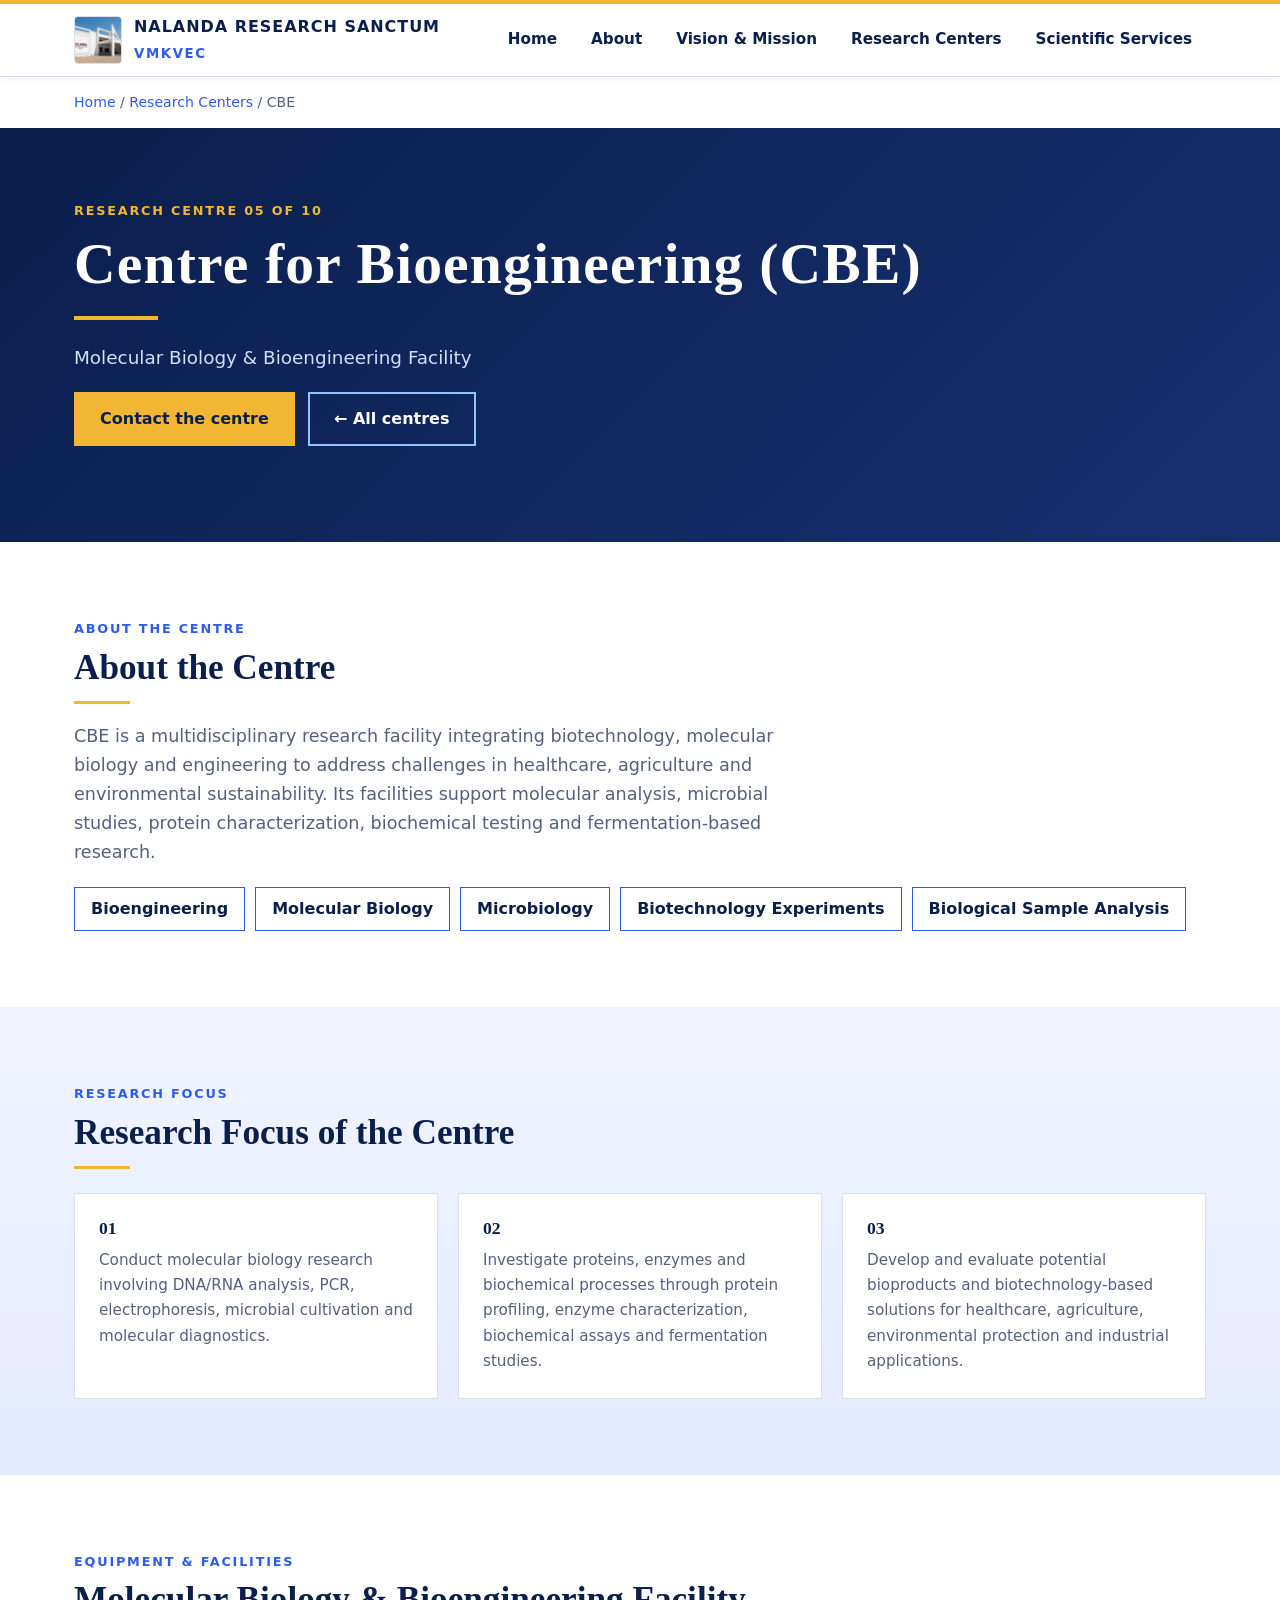
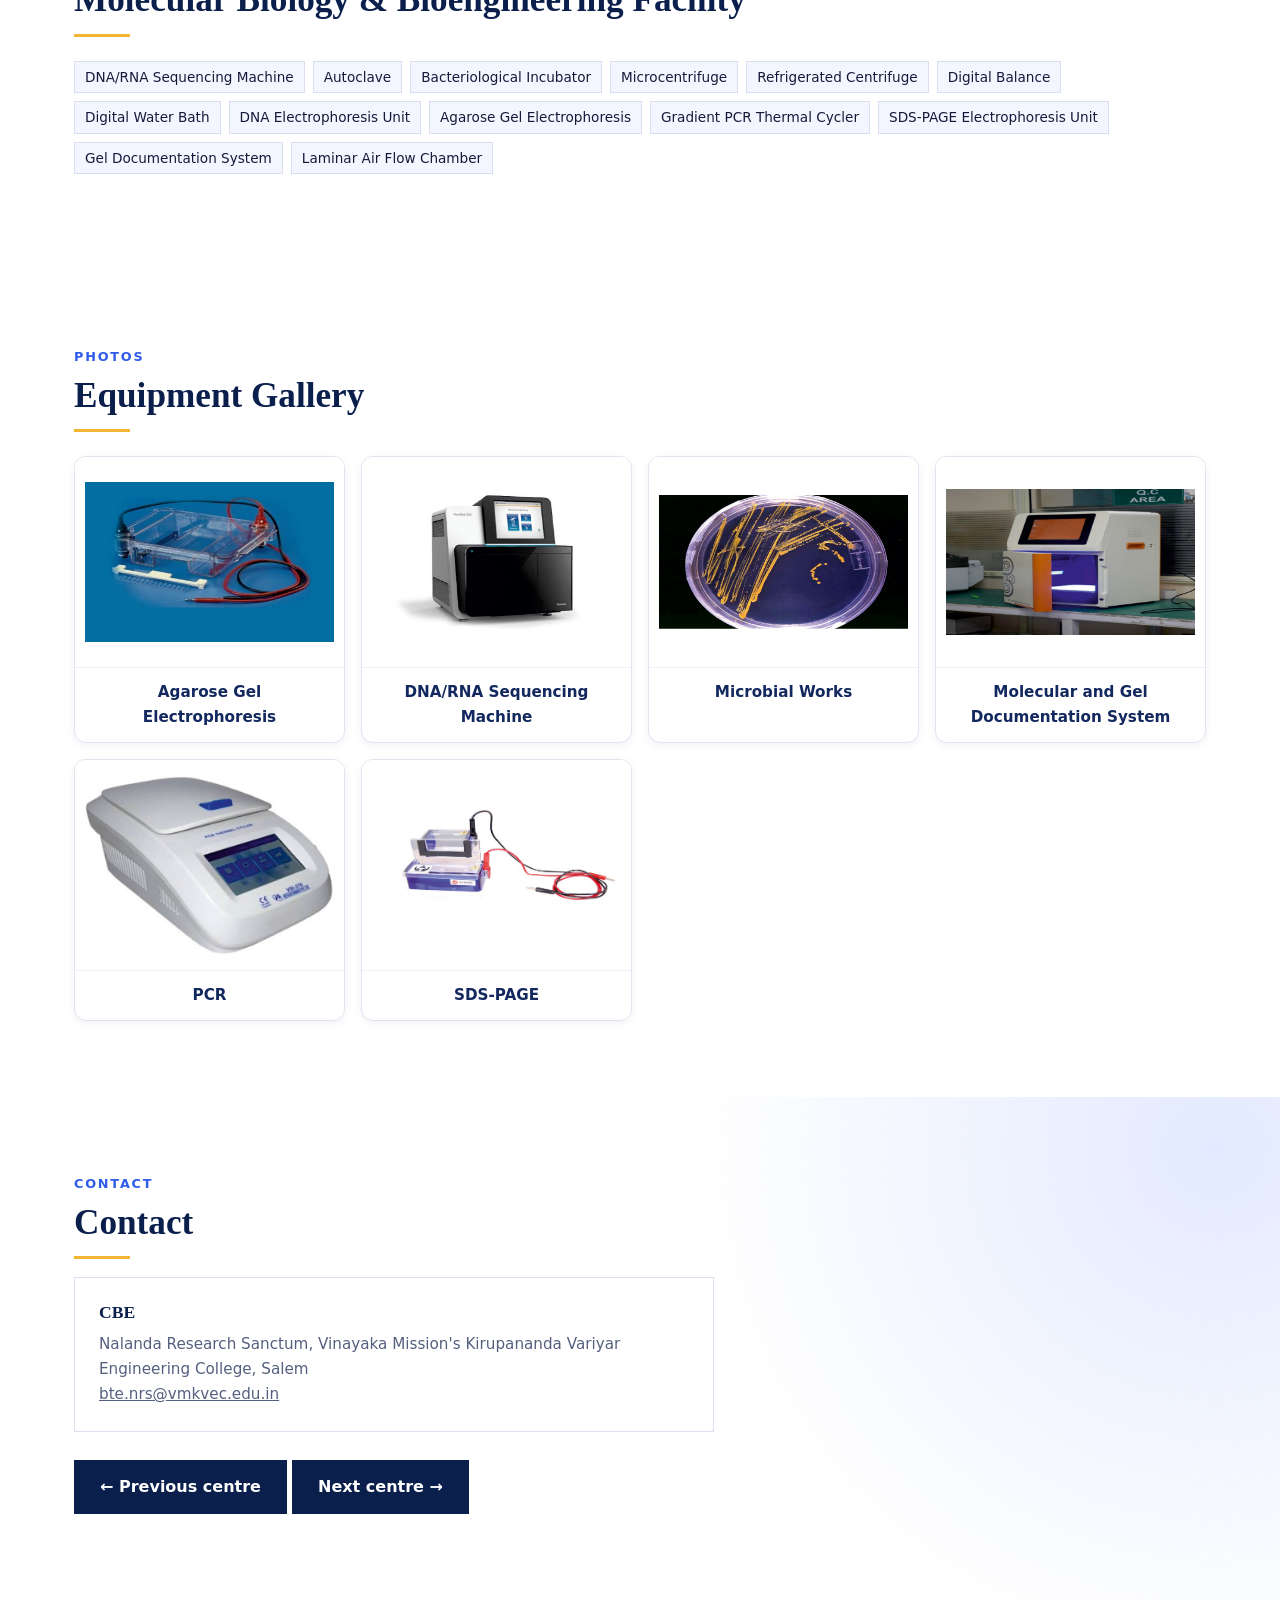
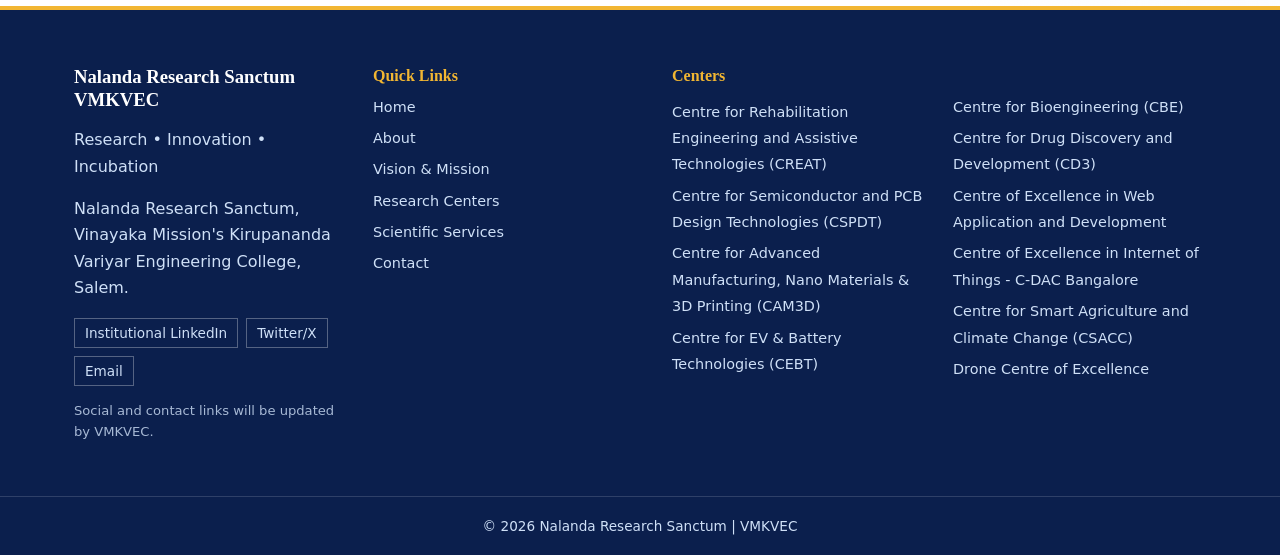
==== labs/bioengineering/bioengineering.html @ c844715a "update code" ====
<!DOCTYPE html>
<html lang="en"><head><meta charset="UTF-8"><meta name="viewport" content="width=device-width, initial-scale=1">
<title>Centre for Bioengineering (CBE) | Nalanda Research Sanctum</title><meta name="description" content="Centre for Bioengineering (CBE) - Nalanda Research Sanctum, VMKVEC.">
<link rel="icon" href="../../logo.jpeg"><link rel="stylesheet" href="../../style.css"><style>.hero .btn.ghost{color:#fff;border-color:#93c5fd}.hero .btn.ghost:hover{background:rgba(255,255,255,.14);color:#fff}.hero .btn{margin:0 8px 8px 0}[hidden]{display:none!important}.gal{display:grid;grid-template-columns:repeat(auto-fill,minmax(250px,1fr));gap:16px;margin-top:24px}.gal figure{margin:0;background:#fff;border:1px solid #dfe5ef;border-radius:12px;overflow:hidden;box-shadow:0 2px 8px rgba(18,40,95,.06)}.gal figure a{display:block}.gal img{width:100%;height:210px;object-fit:contain;background:#fff;padding:10px;display:block;transition:transform .25s}.gal figure:hover img{transform:scale(1.04)}.gal figcaption{padding:12px 14px;border-top:1px solid #eef1f6;font-weight:600;font-size:.95rem;text-align:center;color:#12285f}</style><script src="../../script.js"></script><script src="../../chatbot.js" defer></script></head>
<body><a class="skip" href="#main">Skip to content</a>
<header class="site-header"><div class="wrap bar">
<a class="brand" href="../../index.html"><img src="../../logo.jpeg" alt="VMKVEC logo"><span><b>NALANDA RESEARCH SANCTUM</b><small>VMKVEC</small></span></a>
<input type="checkbox" id="nav-toggle" class="nav-toggle" aria-label="Open or close menu"><label for="nav-toggle" class="burger" aria-hidden="true"><i></i></label>
<nav class="nav" aria-label="Main"><a href="../../index.html">Home</a><a href="../../index.html#about">About</a><a href="../../index.html#vision">Vision &amp; Mission</a><a href="../../index.html#laboratories">Research Centers</a><a href="../../index.html#events">Scientific Services</a></nav></div></header><main id="main">
<nav class="wrap crumb" aria-label="Breadcrumb"><a href="../../index.html">Home</a> / <a href="../../index.html#laboratories">Research Centers</a> / CBE</nav>
<section class="hero"><div class="wrap"><p class="eyebrow light">RESEARCH CENTRE 05 OF 10</p><h1>Centre for Bioengineering (CBE)</h1><p class="lead">Molecular Biology &amp; Bioengineering Facility</p>
<p><a class="btn" href="#contact">Contact the centre</a> <a class="btn ghost" href="../../index.html#laboratories">&larr; All centres</a></p></div></section>
<section class="sec"><div class="wrap reveal"><p class="eyebrow">ABOUT THE CENTRE</p><h2>About the Centre</h2><p class="lead2">CBE is a multidisciplinary research facility integrating biotechnology, molecular biology and engineering to address challenges in healthcare, agriculture and environmental sustainability. Its facilities support molecular analysis, microbial studies, protein characterization, biochemical testing and fermentation-based research.</p><ul class="tags"><li>Bioengineering</li><li>Molecular Biology</li><li>Microbiology</li><li>Biotechnology Experiments</li><li>Biological Sample Analysis</li></ul></div></section>
<section class="sec tint"><div class="wrap reveal"><p class="eyebrow">RESEARCH FOCUS</p><h2>Research Focus of the Centre</h2><div class="grid g3"><article class="card"><h3>01</h3><p>Conduct molecular biology research involving DNA/RNA analysis, PCR, electrophoresis, microbial cultivation and molecular diagnostics.</p></article><article class="card"><h3>02</h3><p>Investigate proteins, enzymes and biochemical processes through protein profiling, enzyme characterization, biochemical assays and fermentation studies.</p></article><article class="card"><h3>03</h3><p>Develop and evaluate potential bioproducts and biotechnology-based solutions for healthcare, agriculture, environmental protection and industrial applications.</p></article></div></div></section>
<section class="sec"><div class="wrap reveal"><p class="eyebrow">EQUIPMENT &amp; FACILITIES</p><h2>Molecular Biology &amp; Bioengineering Facility</h2><ul class="eqs" style="margin-top:24px"><li>DNA/RNA Sequencing Machine</li><li>Autoclave</li><li>Bacteriological Incubator</li><li>Microcentrifuge</li><li>Refrigerated Centrifuge</li><li>Digital Balance</li><li>Digital Water Bath</li><li>DNA Electrophoresis Unit</li><li>Agarose Gel Electrophoresis</li><li>Gradient PCR Thermal Cycler</li><li>SDS-PAGE Electrophoresis Unit</li><li>Gel Documentation System</li><li>Laminar Air Flow Chamber</li></ul></div></section>
<section class="sec" id="gallery" hidden><div class="wrap reveal"><p class="eyebrow">PHOTOS</p><h2>Equipment Gallery</h2><div class="gal" id="gal"></div></div></section>
<script>
(function(){
var IMAGES=[]; /* optional: list files by path inside this lab folder, e.g. ["images/PCR.jpg"]. If empty, every picture found in the "images" folder is shown (Live Server). */
var DIRS=['images/','image/','Images/','Image/'];
var NICE={'dna rna sequencing machine':'DNA/RNA Sequencing Machine','sds page':'SDS-PAGE','milli q water purification system':'MILLI-Q Water Purification System','uv visible spectrometer':'UV-Visible Spectrometer'}; /* nicer captions; other captions come from the file name */
var sec=document.getElementById('gallery'),box=document.getElementById('gal');
function cap(p){var n=p.split('/').pop().replace(/\.[^.]+$/,'').replace(/[_-]+/g,' ').replace(/\s+/g,' ').trim();return NICE[n.toLowerCase()]||n;}
function show(list){
  if(!list.length){return;}
  list.sort(function(a,b){return a.split('/').pop().localeCompare(b.split('/').pop(),undefined,{numeric:true,sensitivity:'base'});});
  list.forEach(function(p){
    var f=document.createElement('figure'),a=document.createElement('a'),i=document.createElement('img'),c=document.createElement('figcaption');
    a.href=encodeURI(p);a.target='_blank';a.rel='noopener';i.src=a.href;i.loading='lazy';i.alt=cap(p);c.textContent=cap(p);
    a.appendChild(i);f.appendChild(a);f.appendChild(c);box.appendChild(f);
  });
  sec.hidden=false;
}
if(IMAGES.length){show(IMAGES.slice());return;}
if(!window.fetch||!window.DOMParser){return;}
Promise.all(DIRS.map(function(d){
  return fetch(d).then(function(r){return r.ok?r.text():'';}).then(function(t){
    var out=[];
    new DOMParser().parseFromString(t,'text/html').querySelectorAll('a').forEach(function(a){
      var n=(a.getAttribute('href')||'').split('/').pop();try{n=decodeURIComponent(n);}catch(e){}
      if(/\.(jpe?g|png|webp|gif|avif)$/i.test(n)){out.push(d+n);}
    });
    return out;
  }).catch(function(){return [];});
})).then(function(all){
  var seen={},list=[];
  all.forEach(function(l){l.forEach(function(p){var k=p.toLowerCase();if(!seen[k]){seen[k]=1;list.push(p);}});});
  show(list);
});
})();
</script>
<section class="sec tint" id="contact"><div class="wrap reveal"><p class="eyebrow">CONTACT</p><h2>Contact</h2><address class="card contact"><h3>CBE</h3><p>Nalanda Research Sanctum, Vinayaka Mission's Kirupananda Variyar Engineering College, Salem</p><p><a href="mailto:bte.nrs@vmkvec.edu.in">bte.nrs@vmkvec.edu.in</a></p></address>
<p style="margin-top:28px"><a class="btn dark" href="../ev-battery/ev-battery.html">&larr; Previous centre</a> <a class="btn dark" href="../drug-discovery/drug-discovery.html">Next centre &rarr;</a></p></div></section>
</main><footer class="site-footer"><div class="wrap fgrid">
<div><h3>Nalanda Research Sanctum<br>VMKVEC</h3><p>Research &bull; Innovation &bull; Incubation</p>
<p>Nalanda Research Sanctum, Vinayaka Mission's Kirupananda Variyar Engineering College, Salem.</p>
<ul class="social"><li>Institutional LinkedIn</li><li>Twitter/X</li><li>Email</li></ul><p class="note2">Social and contact links will be updated by VMKVEC.</p></div>
<div><h4>Quick Links</h4><ul><li><a href="../../index.html">Home</a></li><li><a href="../../index.html#about">About</a></li><li><a href="../../index.html#vision">Vision &amp; Mission</a></li><li><a href="../../index.html#laboratories">Research Centers</a></li><li><a href="../../index.html#events">Scientific Services</a></li><li><a href="../../index.html#contact">Contact</a></li></ul></div>
<div class="fl"><h4>Centers</h4><ul><li><a href="../rehabilitation/rehabilitation.html">Centre for Rehabilitation Engineering and Assistive Technologies (CREAT)</a></li><li><a href="../semiconductor/semiconductor.html">Centre for Semiconductor and PCB Design Technologies (CSPDT)</a></li><li><a href="../manufacturing/manufacturing.html">Centre for Advanced Manufacturing, Nano Materials & 3D Printing (CAM3D)</a></li><li><a href="../ev-battery/ev-battery.html">Centre for EV & Battery Technologies (CEBT)</a></li><li><a href="../bioengineering/bioengineering.html">Centre for Bioengineering (CBE)</a></li><li><a href="../drug-discovery/drug-discovery.html">Centre for Drug Discovery and Development (CD3)</a></li><li><a href="../web-development/web-development.html">Centre of Excellence in Web Application and Development</a></li><li><a href="../iot/iot.html">Centre of Excellence in Internet of Things - C-DAC Bangalore</a></li><li><a href="../smart-agriculture/smart-agriculture.html">Centre for Smart Agriculture and Climate Change (CSACC)</a></li><li><a href="../drone/drone.html">Drone Centre of Excellence</a></li></ul></div></div>
<div class="copy">&copy; 2026 Nalanda Research Sanctum | VMKVEC</div></footer></body></html>
---- style.css ----
/* Nalanda Research Sanctum | VMKVEC - edit colours here */
:root{--navy:#0b1f4d;--royal:#2f5bea;--light:#e3eaff;--bg:#f4f6ff;--ink:#141b3a;--muted:#55607f;--line:#d9def0;--gold:#f2b632;--w:1180px}
*{box-sizing:border-box}html{scroll-behavior:smooth;scroll-padding-top:84px}
body{margin:0;font-family:"Segoe UI",system-ui,-apple-system,Arial,sans-serif;color:var(--ink);background:#fff;line-height:1.65;overflow-x:hidden}
img{max-width:100%;display:block}a{color:inherit}
h1,h2,h3,h4{font-family:Georgia,"Times New Roman",serif;color:var(--navy);line-height:1.2;margin:0 0 .5em}
:focus-visible{outline:3px solid var(--royal);outline-offset:2px}
.wrap{max-width:var(--w);margin:0 auto;padding:0 24px}
.skip{position:absolute;left:-999px}.skip:focus{left:8px;top:8px;background:#fff;padding:8px;z-index:100}
/* header */
.site-header{position:sticky;top:0;z-index:50;background:#fff;border-bottom:1px solid var(--line);box-shadow:0 1px 8px rgba(10,35,66,.06)}
.bar{display:flex;align-items:center;justify-content:space-between;height:72px}
.brand{display:flex;align-items:center;gap:12px;text-decoration:none}
.brand img{width:48px;height:48px;object-fit:cover;border:1px solid var(--line);border-radius:4px}
.brand b{display:block;color:var(--navy);font-size:1rem;letter-spacing:.06em}.brand small{color:var(--royal);font-weight:600;letter-spacing:.12em}
.nav{display:flex;gap:6px;align-items:center}.nav>a,.dd>a{text-decoration:none;padding:10px 14px;font-weight:600;font-size:.95rem;color:var(--navy);border-radius:4px;display:block}
.nav>a:hover,.dd>a:hover{background:var(--light)}
.nav-toggle,.burger{display:none}
/* hero */
.hero{background:var(--navy);color:#fff;padding:72px 0}
.hgrid{display:grid;grid-template-columns:1.05fr 1fr;gap:48px;align-items:center}
.hero h1{color:#fff;font-size:clamp(2.2rem,5vw,3.6rem);letter-spacing:.02em;margin-bottom:.4em}
.lab-hero h1{font-size:clamp(1.7rem,3.4vw,2.6rem)}
.lead{font-size:1.15rem;color:#cfe0f7;max-width:560px}
.hero-img{margin:0;position:relative;border:6px solid rgba(255,255,255,.12)}.hero-img img{width:100%;aspect-ratio:16/10;object-fit:cover}
.hero-img figcaption{position:absolute;left:0;bottom:0;background:var(--royal);color:#fff;padding:6px 14px;font-size:.85rem;font-weight:600}
.eyebrow{color:var(--royal);font-weight:700;font-size:.8rem;letter-spacing:.14em;margin:0 0 .6em}.eyebrow.light{color:#93c5fd}
.btns{display:flex;gap:12px;flex-wrap:wrap;margin:28px 0}
.btn{display:inline-block;background:var(--royal);color:#fff;padding:12px 24px;font-weight:600;text-decoration:none;border:2px solid var(--royal);transition:background .2s,transform .2s}
.btn:hover{background:#1e40af;transform:translateY(-2px)}.btn.ghost{background:transparent;border-color:#93c5fd}.btn.ghost:hover{background:rgba(255,255,255,.1)}
.btn.dark{background:var(--navy);border-color:var(--navy)}
.chips{list-style:none;display:flex;flex-wrap:wrap;gap:8px;padding:0;margin:0}.chips li{border:1px solid rgba(255,255,255,.3);padding:4px 12px;font-size:.82rem;color:#dbeafe}
/* sections */
.sec{padding:76px 0}.sec.tint{background:var(--bg)}
.sec h2{font-size:clamp(1.6rem,3vw,2.2rem)}.sub{margin-top:2em}
.lead2{font-size:1.1rem;color:var(--muted);max-width:760px}.two p{max-width:760px}
.note{color:var(--muted);font-style:italic}
.grid{display:grid;gap:20px;margin-top:24px}.g2{grid-template-columns:repeat(2,1fr)}.g3{grid-template-columns:repeat(3,1fr)}.g4{grid-template-columns:repeat(4,1fr)}
.card,.lab,.theme{background:#fff;border:1px solid var(--line);padding:24px;transition:transform .25s,box-shadow .25s,border-color .25s}
.card:hover,.lab:hover,.theme:hover{transform:translateY(-4px);box-shadow:0 10px 24px rgba(10,35,66,.1);border-color:var(--royal)}
.card h3{font-size:1.1rem}.card p{margin:0;color:var(--muted);font-size:.95rem}
.feat .ico{display:grid;place-items:center;width:44px;height:44px;background:var(--light);color:var(--royal);font-size:1.4rem;margin-bottom:12px}.feat small{color:var(--muted);font-weight:700}
.num{display:inline-block;color:var(--royal);font-family:Georgia,serif;font-weight:700;font-size:1.3rem}
.vision{margin:24px 0 0;background:var(--navy);color:#fff;padding:40px;border-left:8px solid #60a5fa}.vision h3{color:#93c5fd}.vision p{font-size:1.3rem;font-family:Georgia,serif;margin:0;max-width:900px}
.mis{border-top:4px solid var(--royal)}.mis .num{font-size:2rem}
.lab{display:flex;flex-direction:column;text-decoration:none}.lab h3{font-size:1.05rem}.lab p{color:var(--muted);font-size:.93rem;flex:1;margin:0 0 14px}.more{color:var(--royal);font-weight:700}
.theme{text-decoration:none;padding:18px}.theme h3{font-size:.98rem;margin-bottom:.3em}.theme p{margin:0;font-size:.85rem;color:var(--muted)}
.contact{font-style:normal;max-width:640px}
/* lab pages */
.crumb{padding-top:14px;padding-bottom:14px;font-size:.88rem;color:var(--muted)}.crumb a{color:var(--royal);text-decoration:none}
.toc{display:flex;flex-wrap:wrap;gap:8px;padding-top:16px;padding-bottom:0}.toc a{font-size:.82rem;border:1px solid var(--line);padding:5px 12px;text-decoration:none;color:var(--navy)}.toc a:hover{background:var(--light)}
.tags{list-style:none;display:flex;flex-wrap:wrap;gap:10px;padding:0;margin:20px 0 0}.tags li{background:#fff;border:1px solid var(--royal);color:var(--navy);padding:8px 16px;font-weight:600}
.eq{list-style:none;padding:0;counter-reset:e}.eq li{background:#fff;border:1px solid var(--line);border-left:4px solid var(--royal);padding:12px 16px;display:flex;gap:12px;align-items:baseline}
.grp{background:#fff;border:1px solid var(--line);padding:20px}.grp h3{font-size:1.05rem}.grp small{color:var(--muted);font-family:"Segoe UI",sans-serif;font-weight:400}
.grp .eq{margin:0;display:grid;gap:8px}.grp .eq li{counter-increment:e;padding:8px 12px}.grp .eq li:before{content:counter(e,decimal-leading-zero);color:var(--royal);font-weight:700}
dl{margin:0;display:grid;grid-template-columns:110px 1fr;gap:6px 12px;font-size:.92rem}dt{font-weight:700;color:var(--navy)}dd{margin:0;color:var(--muted)}
.shot{margin:0;overflow:hidden;border:1px solid var(--line)}.shot img{width:100%;aspect-ratio:4/3;object-fit:cover;transition:transform .5s}.shot:hover img{transform:scale(1.06)}
/* footer */
.site-footer{background:var(--navy);color:#cfe0f7;padding-top:56px}.site-footer h3,.site-footer h4{color:#fff}
.fgrid{display:grid;grid-template-columns:1fr 1fr 2fr;gap:32px}.site-footer ul{list-style:none;padding:0;margin:0}.site-footer li{margin:5px 0}.site-footer a{text-decoration:none;font-size:.9rem}.site-footer a:hover{color:#fff;text-decoration:underline}
.fl ul{columns:2;column-gap:28px}.copy{margin-top:40px;padding:18px;text-align:center;border-top:1px solid rgba(255,255,255,.15);font-size:.85rem}
/* laboratory drawer */
.overlay{position:fixed;inset:0;background:rgba(0,0,0,.35);-webkit-backdrop-filter:blur(2px);backdrop-filter:blur(2px);opacity:0;visibility:hidden;transition:opacity .3s,visibility 0s .3s;z-index:190}
.overlay.open{opacity:1;visibility:visible;transition:opacity .3s}
.drawer{position:fixed;top:0;right:0;bottom:0;width:min(460px,92vw);background:#fff;z-index:200;display:flex;flex-direction:column;box-shadow:-10px 0 40px rgba(10,35,66,.25);transform:translateX(100%);visibility:hidden;transition:transform .35s ease,visibility 0s .35s}
.drawer.open{transform:translateX(0);visibility:visible;transition:transform .35s ease}
.dhead{display:flex;justify-content:space-between;align-items:flex-start;gap:12px;padding:24px 24px 18px;border-bottom:1px solid var(--line);background:var(--navy);color:#fff}
.dhead h2{color:#fff;margin:0 0 .15em;font-size:1.6rem}.dhead p{margin:0;color:#bfd4f2;font-size:.92rem}
.dclose{flex:none;width:44px;height:44px;border:1px solid rgba(255,255,255,.4);background:transparent;color:#fff;font-size:1.8rem;line-height:1;cursor:pointer}.dclose:hover{background:rgba(255,255,255,.15)}.dclose:focus-visible{outline:3px solid #93c5fd}
.dlist{list-style:none;margin:0;padding:8px 12px 28px;overflow-y:auto;flex:1}
.dlist a{display:flex;align-items:center;gap:14px;min-height:56px;padding:12px;border-bottom:1px solid var(--line);text-decoration:none;color:var(--navy);transition:background .2s,padding .2s}
.dlist a:hover,.dlist a:focus-visible,.dlist a[aria-current]{background:var(--light)}.dlist a[aria-current]{border-left:4px solid var(--royal)}
.dn{flex:none;width:28px;color:var(--royal);font-family:Georgia,serif;font-weight:700}.dt{flex:1;font-size:.95rem;font-weight:600;line-height:1.35}
.da{flex:none;color:var(--royal);transition:transform .2s}.dlist a:hover .da{transform:translateX(4px)}
html.drawer-open,html.drawer-open body{overflow:hidden}
.social{display:flex;gap:8px;flex-wrap:wrap;margin:12px 0!important}.social li{border:1px solid rgba(255,255,255,.3);padding:3px 10px;font-size:.85rem;margin:0}.site-footer .note2{font-size:.82rem;opacity:.8}
/* About cards with background photos (images sit in the same folder as style.css) */
.feat{position:relative;min-height:280px;display:flex;flex-direction:column;justify-content:flex-end;overflow:hidden;color:#fff;background-color:var(--navy);background-size:cover;background-position:center;border-color:var(--navy)}
.feat::before{content:"";position:absolute;inset:0;background:linear-gradient(to top,rgba(10,35,66,.9) 0%,rgba(10,35,66,.45) 55%,rgba(10,35,66,.15) 100%)}
.feat>*{position:relative}.feat h3{color:#fff;margin:0}.feat small{color:#bfd4f2}.feat .ico{background:rgba(255,255,255,.2);color:#fff}
.feat-1{background-image:url('Center%20of%20Excellence/Advanced_Infrastructure.jpg')}.feat-2{background-image:url('Center%20of%20Excellence/Multidisciplinary_Research.jpg')}
.feat-3{background-image:url('Center%20of%20Excellence/Innovation_Prototyping.jpg')}.feat-4{background-image:url('Center%20of%20Excellence/Industry_Collaboration.jpg')}
.acc{border:1px solid var(--line);background:#fff;margin-top:12px;transition:border-color .2s}.acc[open]{border-color:var(--royal);box-shadow:0 6px 18px rgba(10,35,66,.08)}
.acc summary{display:flex;align-items:center;gap:16px;min-height:64px;padding:14px 20px;cursor:pointer;list-style:none}.acc summary::-webkit-details-marker{display:none}.acc summary:hover{background:var(--bg)}
.an{flex:1;font-family:Georgia,serif;font-weight:700;color:var(--navy);line-height:1.3}.acc .more{white-space:nowrap}.acc .more i{display:inline-block;font-style:normal;transition:transform .25s}.acc[open] .more i{transform:rotate(180deg)}
.accb{padding:8px 20px 24px 64px;border-top:1px solid var(--line)}.accb h4{margin:1.2em 0 .4em;font-size:1rem}.accb .tags{margin:12px 0 0}.accb .tags li{padding:5px 12px;font-size:.88rem}
.eqs{list-style:none;display:flex;flex-wrap:wrap;gap:8px;padding:0;margin:0 0 20px}.eqs li{font-size:.85rem;border:1px solid var(--line);background:var(--bg);padding:4px 10px}
@media(max-width:576px){.accb{padding-left:20px}.acc summary{flex-wrap:wrap;gap:8px 12px}.an{flex-basis:calc(100% - 50px)}}
.tagline{font-family:Georgia,'Times New Roman',serif;font-size:clamp(1.2rem,2.6vw,1.65rem);line-height:1.4;color:var(--navy);max-width:760px;margin:0 0 28px;padding-left:20px;border-left:4px solid var(--royal)}
/* colour theme: indigo navy + royal blue + gold accent */
.site-header{border-top:4px solid var(--gold)}
.hero{background:linear-gradient(135deg,#0b1f4d 0%,#16306f 100%)}
.hero h1::after{content:"";display:block;width:84px;height:4px;background:var(--gold);margin-top:18px}
.eyebrow.light{color:var(--gold)}
.btn{background:var(--gold);border-color:var(--gold);color:var(--navy)}.btn:hover{background:#e0a21b;border-color:#e0a21b}
.btn.dark{background:var(--navy);border-color:var(--navy);color:#fff}.btn.dark:hover{background:var(--royal);border-color:var(--royal)}
.vision{border-left-color:var(--gold)}.vision h3{color:var(--gold)}
.mis{border-top-color:var(--gold)}
.sec h2::after{content:"";display:block;width:56px;height:3px;background:var(--gold);margin-top:12px}
.card:hover,.theme:hover{border-color:var(--gold)}
.dhead{border-bottom:4px solid var(--gold)}.dclose:hover{background:rgba(255,255,255,.18)}
.dlist a:hover,.dlist a:focus-visible,.dlist a[aria-current]{background:var(--light)}
.site-footer{border-top:4px solid var(--gold)}.site-footer h4{color:var(--gold)}
/* richer section backgrounds */
.sec.tint{background:linear-gradient(180deg,#f1f4ff 0%,#e4ebff 100%)}
#about{background:radial-gradient(circle at 92% 8%,#dfe7ff 0,transparent 38%),#fff}
#vision{background:linear-gradient(135deg,#e8eeff 0%,#fff6dc 100%)}
#laboratories{background:linear-gradient(135deg,#0b1f4d 0%,#1c3a8a 100%);color:#fff}
#laboratories h2,#laboratories .tagline{color:#fff}#laboratories .eyebrow{color:var(--gold)}#laboratories .tagline{border-left-color:var(--gold)}
#innovation{background:linear-gradient(180deg,#eef2ff 0%,#dde6ff 100%)}
#research{background:radial-gradient(circle at 6% 90%,#fff0c7 0,transparent 35%),#fff}
#events{background:linear-gradient(135deg,#fffaf0 0%,#fff1cf 100%)}
#collaboration{background:linear-gradient(135deg,#e6edff 0%,#d6e2ff 100%)}
#contact{background:radial-gradient(circle at 95% 10%,#e3eaff 0,transparent 40%),#fff}
/* Research & Innovation photo cards (folder: "Research & Innovation") */
.feat p{margin:.4em 0 0;color:#dbe6ff;font-size:.9rem}
.rfeat-1{background-image:url('Research%20%26%20Innovation/Advanced_Technology.jpeg')}.rfeat-2{background-image:url('Research%20%26%20Innovation/Scientific_Research.jpeg')}
.rfeat-3{background-image:url('Research%20%26%20Innovation/Innovation.jpeg')}.rfeat-4{background-image:url('Research%20%26%20Innovation/Collaboration.jpeg')}
/* Our Centers: 11 boxes, click to open details */
.cgrid{display:grid;grid-template-columns:repeat(3,1fr);gap:20px;margin-top:28px;align-items:start}
.cbox{background:#fff;color:var(--ink);border:1px solid var(--line);border-top:4px solid var(--gold);transition:box-shadow .25s,transform .25s}
.cbox:hover{transform:translateY(-3px);box-shadow:0 12px 28px rgba(0,0,0,.28)}.cbox[open]{box-shadow:0 12px 28px rgba(0,0,0,.28)}
.cbox summary{list-style:none;cursor:pointer;display:flex;flex-direction:column;gap:8px;padding:22px;min-height:190px}.cbox summary::-webkit-details-marker{display:none}
.cbox .num{font-size:1.6rem}.cn{flex:1;font-family:Georgia,serif;font-weight:700;color:var(--navy);font-size:1.05rem;line-height:1.35}
.cm{color:var(--royal);font-weight:700;font-size:.9rem}.cm i{display:inline-block;font-style:normal;transition:transform .25s}.cbox[open] .cm i{transform:rotate(180deg)}
.cb{padding:4px 22px 22px;border-top:1px solid var(--line)}.cb p{color:var(--muted);font-size:.93rem}.cb h4{margin:1.1em 0 .4em;font-size:1rem}.cb .tags{margin:10px 0 0}.cb .tags li{padding:4px 10px;font-size:.82rem}
@media(max-width:992px){.cgrid{grid-template-columns:repeat(2,1fr)}}@media(max-width:768px){.cgrid{grid-template-columns:1fr}}
/* News & Events scroller */
.two{display:grid;grid-template-columns:minmax(0,1fr) 440px;gap:40px;align-items:start}
.news{background:var(--navy);color:#fff;padding:18px 0 18px 18px;border-top:4px solid var(--gold);overflow:hidden}.news h3{color:#fff;font-size:1.1rem;margin:0 0 12px}.news .note{color:#bfd4f2;padding-right:18px}
.news-win{overflow:hidden}.news-track{display:flex;width:max-content;animation:nscroll 30s linear infinite}
.news-win:hover .news-track,.news-win:focus-within .news-track{animation-play-state:paused}
@keyframes nscroll{to{transform:translateX(calc(-1*var(--shift,50%)))}}
.ncard{flex:none;width:230px;margin-right:16px;background:#fff;color:var(--ink);text-decoration:none;display:block}
.ncard img{width:100%;aspect-ratio:16/10;object-fit:cover}.nbody{padding:12px}
.ntag{font-size:.72rem;font-weight:700;color:var(--royal);letter-spacing:.06em;text-transform:uppercase}.nbody h4{font-size:.95rem;margin:.3em 0}
.nbody p{margin:0;font-size:.82rem;color:var(--muted);display:-webkit-box;-webkit-line-clamp:2;-webkit-box-orient:vertical;overflow:hidden}
@media(max-width:992px){.two{grid-template-columns:1fr}}
@media(prefers-reduced-motion:reduce){.news-win{overflow-x:auto}.news-track{animation:none}}
/* News: user-controlled scrolling (arrows, swipe, trackpad, scrollbar) */
.news{padding-right:18px}.nhead{display:flex;justify-content:space-between;align-items:center;margin-bottom:12px}.nhead h3{margin:0}
.nctl{display:flex;gap:8px}.nctl button{width:38px;height:38px;border:1px solid rgba(255,255,255,.4);background:transparent;color:#fff;font-size:1.1rem;cursor:pointer}.nctl button:hover{background:var(--gold);border-color:var(--gold);color:var(--navy)}
.news-win{overflow-x:auto;scroll-snap-type:x mandatory;scrollbar-width:thin;scrollbar-color:var(--gold) transparent;padding-bottom:8px;-webkit-overflow-scrolling:touch}
.news-track{animation:none!important}.ncard{scroll-snap-align:start}
/* Help chatbot */
.cb-btn{position:fixed;right:20px;bottom:20px;z-index:150;width:58px;height:58px;border-radius:50%;background:var(--navy);color:#fff;border:3px solid var(--gold);display:grid;place-items:center;cursor:pointer;box-shadow:0 8px 22px rgba(10,35,66,.35);transition:transform .2s}.cb-btn:hover{transform:scale(1.06)}
.cb-panel{position:fixed;right:20px;bottom:90px;z-index:150;width:min(370px,calc(100vw - 32px));height:min(520px,calc(100vh - 120px));background:#fff;border:1px solid var(--line);border-top:4px solid var(--gold);box-shadow:0 16px 40px rgba(10,35,66,.3);display:none;flex-direction:column}.cb-panel.open{display:flex}
.cb-head{display:flex;justify-content:space-between;align-items:center;background:var(--navy);color:#fff;padding:12px 16px}.cb-x{background:none;border:0;color:#fff;font-size:1.6rem;line-height:1;cursor:pointer;width:36px;height:36px}
.cb-log{flex:1;overflow-y:auto;padding:14px;background:var(--bg);display:flex;flex-direction:column;gap:10px}
.cb-m{max-width:88%;padding:10px 12px;font-size:.9rem;line-height:1.45;overflow-wrap:anywhere}.cb-m div+div{margin-top:5px}.cb-m.bot{background:#fff;border:1px solid var(--line);align-self:flex-start}.cb-m.me{background:var(--royal);color:#fff;align-self:flex-end}.cb-m a{color:var(--royal);font-weight:600}
.cb-chips{display:flex;flex-wrap:wrap;gap:6px;padding:8px 12px;border-top:1px solid var(--line)}.cb-chips button{border:1px solid var(--royal);background:#fff;color:var(--navy);font-size:.78rem;padding:5px 10px;cursor:pointer}.cb-chips button:hover{background:var(--light)}
.cb-form{display:flex;border-top:1px solid var(--line)}.cb-form input{flex:1;min-width:0;border:0;padding:12px;font:inherit;font-size:.92rem}.cb-form button{border:0;background:var(--gold);color:var(--navy);font-weight:700;padding:0 18px;cursor:pointer}
@media(max-width:576px){.cb-btn{right:12px;bottom:12px}.cb-panel{right:12px;bottom:80px}}
/* motion */
.js .reveal{opacity:0;transform:translateY(16px);transition:opacity .6s,transform .6s}.js .reveal.in{opacity:1;transform:none}
@media(prefers-reduced-motion:reduce){*{transition:none!important;scroll-behavior:auto!important}.js .reveal{opacity:1;transform:none}}
/* responsive */
@media(max-width:1200px){.g4{grid-template-columns:repeat(3,1fr)}}
@media(max-width:992px){.hgrid{grid-template-columns:1fr}.g3,.g4{grid-template-columns:repeat(2,1fr)}.fgrid{grid-template-columns:1fr 1fr}.fl{grid-column:1/-1}
.nav-toggle{display:block;position:absolute;right:16px;top:14px;width:44px;height:44px;opacity:0;z-index:2;margin:0;cursor:pointer}
.burger{display:grid;place-items:center;width:44px;height:44px;border:1px solid var(--line)}.burger i,.burger i:before,.burger i:after{display:block;width:22px;height:2px;background:var(--navy);position:relative;content:""}.burger i:before{position:absolute;top:-7px}.burger i:after{position:absolute;top:7px}
.nav-toggle:focus-visible+.burger{outline:3px solid var(--royal)}
.nav{display:none;position:absolute;left:0;right:0;top:72px;background:#fff;flex-direction:column;align-items:stretch;padding:8px 16px 16px;max-height:calc(100vh - 72px);overflow:auto;border-bottom:1px solid var(--line)}
.nav-toggle:checked~.nav{display:flex}}
@media(max-width:768px){.sec{padding:52px 0}.g2,.g3,.g4{grid-template-columns:1fr}.hero{padding:48px 0}.vision{padding:24px}.vision p{font-size:1.1rem}}
@media(max-width:576px){.wrap{padding:0 16px}.brand b{font-size:.85rem}.fgrid{grid-template-columns:1fr}.fl ul{columns:1}dl{grid-template-columns:1fr}}
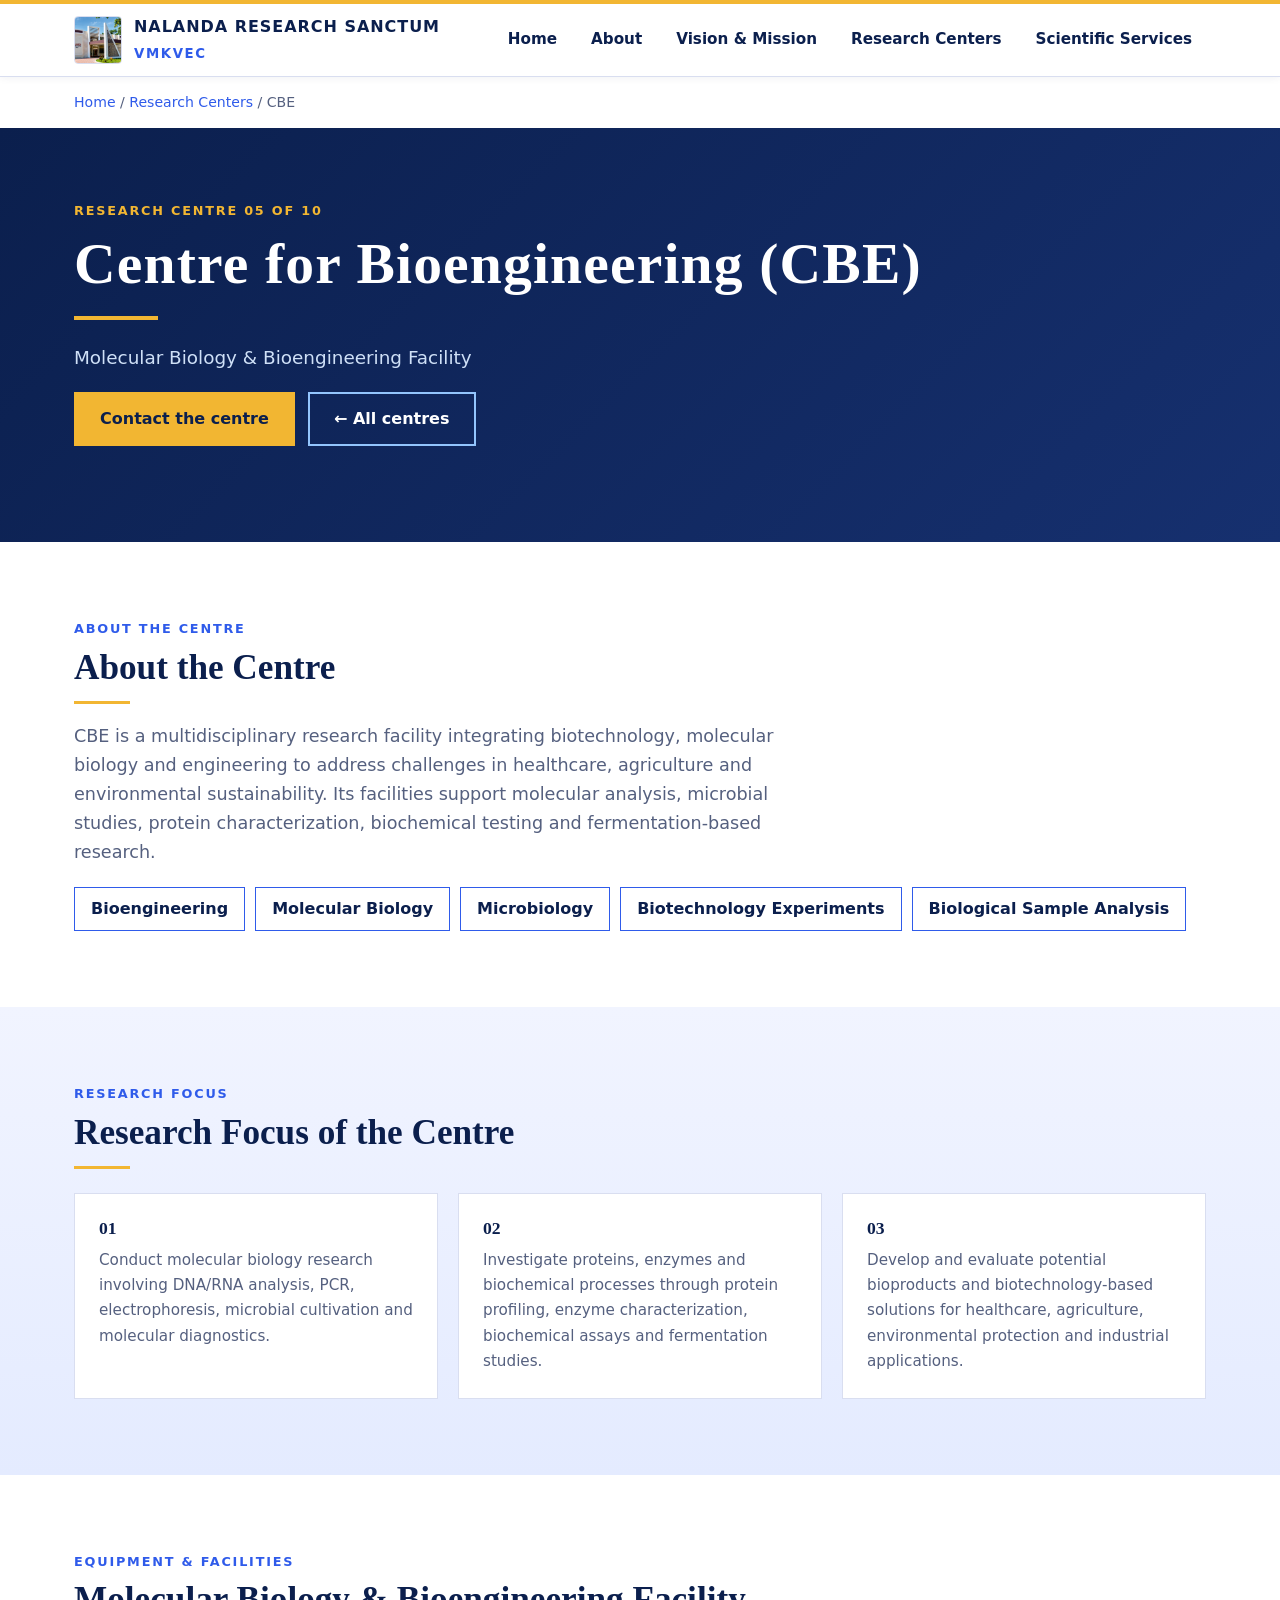
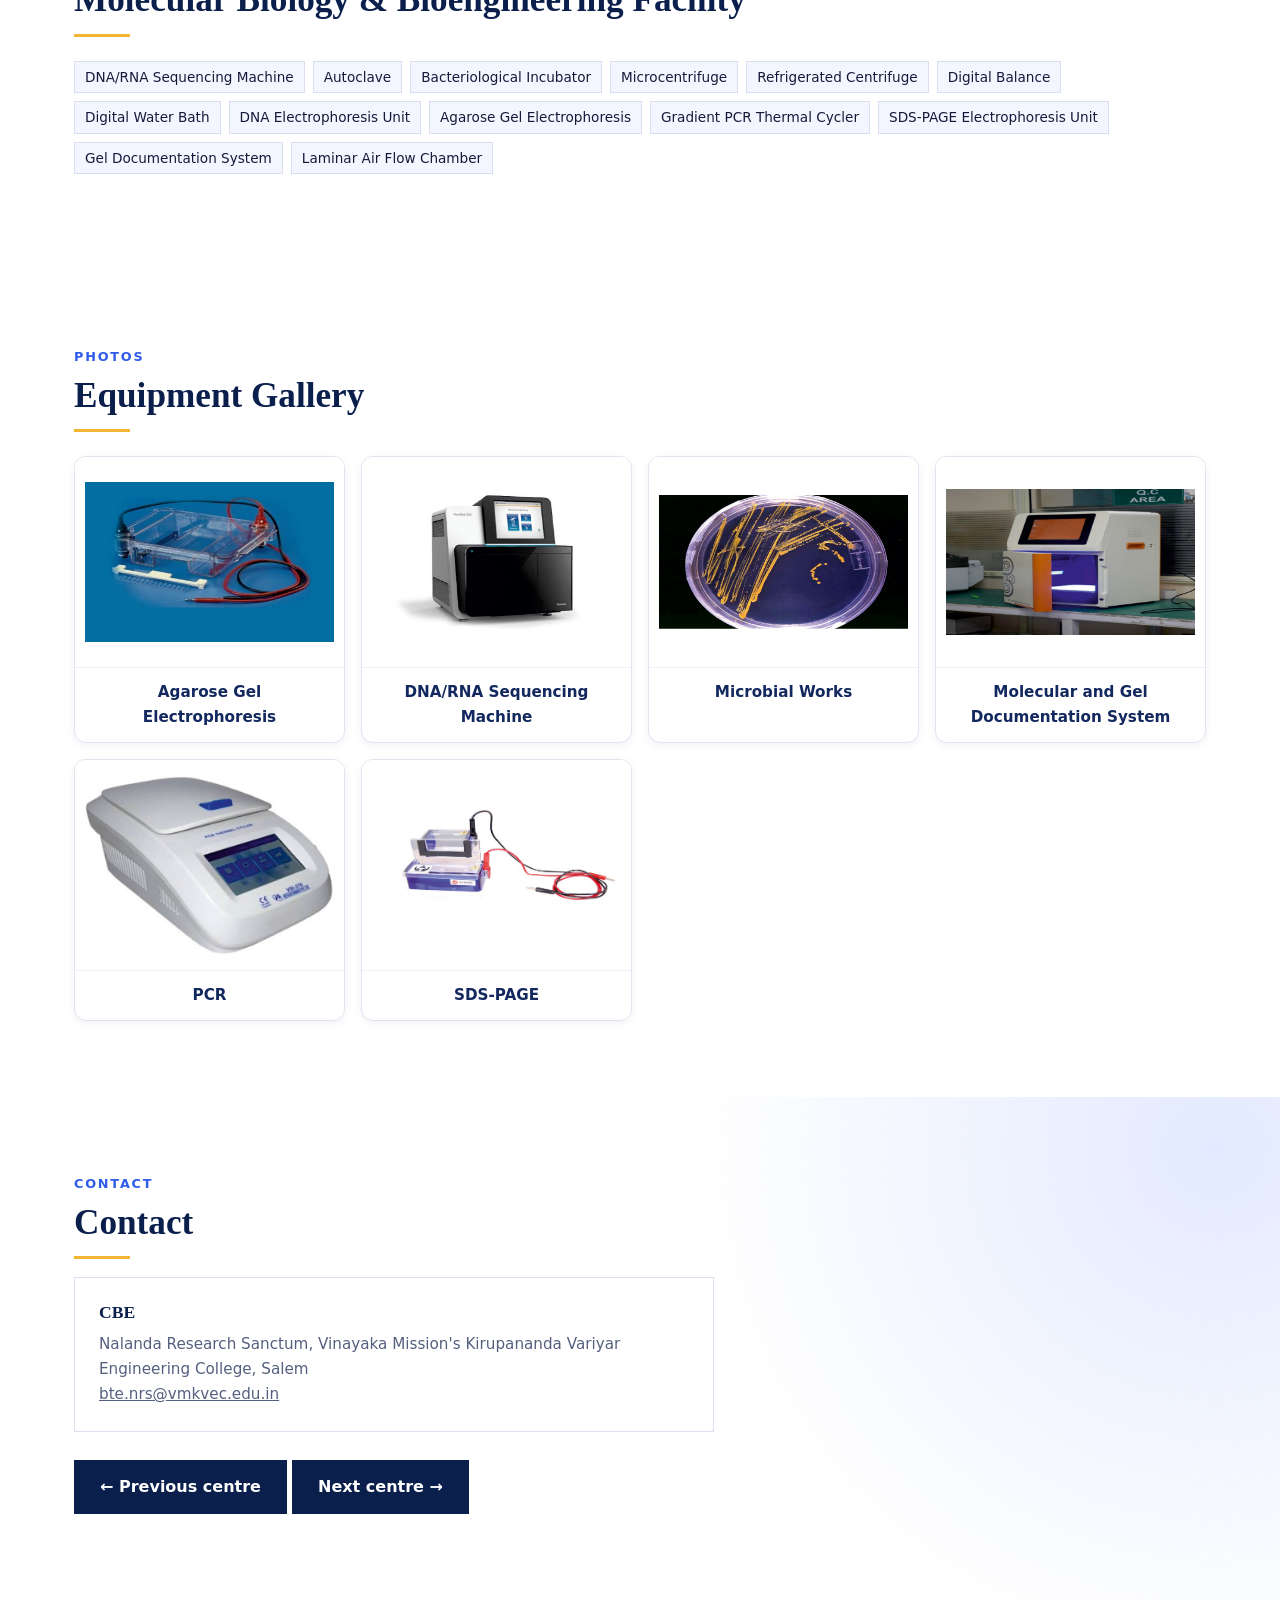
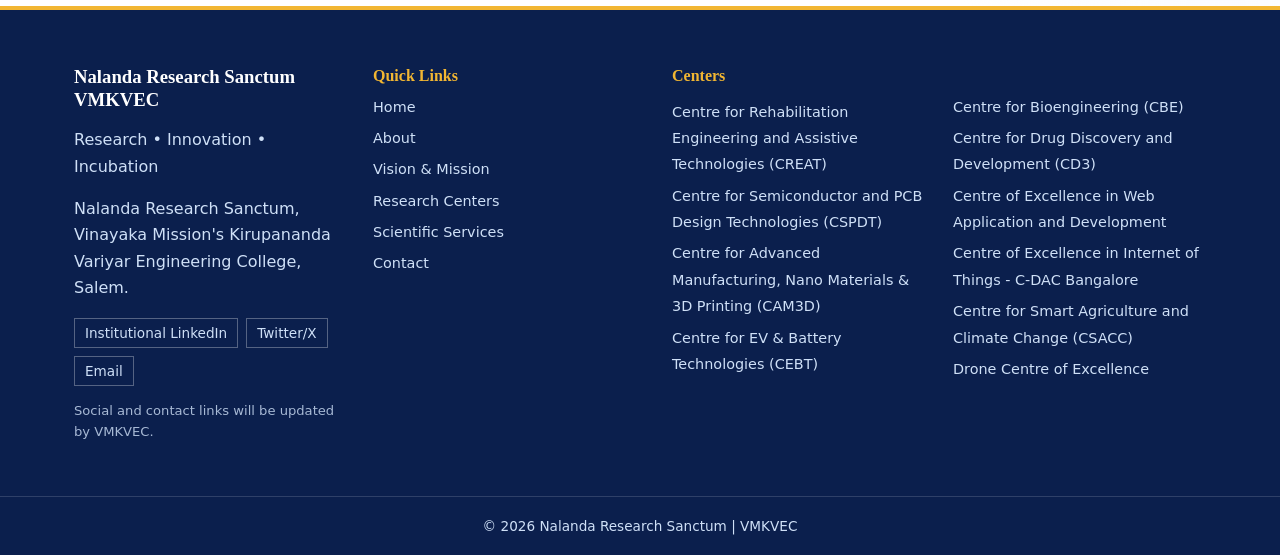
==== commit a1b27424: "updated code" ====
--- a/labs/bioengineering/bioengineering.html
+++ b/labs/bioengineering/bioengineering.html
@@ -1,10 +1,10 @@
 <!DOCTYPE html>
 <html lang="en"><head><meta charset="UTF-8"><meta name="viewport" content="width=device-width, initial-scale=1">
 <title>Centre for Bioengineering (CBE) | Nalanda Research Sanctum</title><meta name="description" content="Centre for Bioengineering (CBE) - Nalanda Research Sanctum, VMKVEC.">
-<link rel="icon" href="../../logo.jpeg"><link rel="stylesheet" href="../../style.css"><style>.hero .btn.ghost{color:#fff;border-color:#93c5fd}.hero .btn.ghost:hover{background:rgba(255,255,255,.14);color:#fff}.hero .btn{margin:0 8px 8px 0}[hidden]{display:none!important}.gal{display:grid;grid-template-columns:repeat(auto-fill,minmax(250px,1fr));gap:16px;margin-top:24px}.gal figure{margin:0;background:#fff;border:1px solid #dfe5ef;border-radius:12px;overflow:hidden;box-shadow:0 2px 8px rgba(18,40,95,.06)}.gal figure a{display:block}.gal img{width:100%;height:210px;object-fit:contain;background:#fff;padding:10px;display:block;transition:transform .25s}.gal figure:hover img{transform:scale(1.04)}.gal figcaption{padding:12px 14px;border-top:1px solid #eef1f6;font-weight:600;font-size:.95rem;text-align:center;color:#12285f}</style><script src="../../script.js"></script><script src="../../chatbot.js" defer></script></head>
+<link rel="icon" href="../../logo.png"><link rel="stylesheet" href="../../style.css"><style>.hero .btn.ghost{color:#fff;border-color:#93c5fd}.hero .btn.ghost:hover{background:rgba(255,255,255,.14);color:#fff}.hero .btn{margin:0 8px 8px 0}[hidden]{display:none!important}.gal{display:grid;grid-template-columns:repeat(auto-fill,minmax(250px,1fr));gap:16px;margin-top:24px}.gal figure{margin:0;background:#fff;border:1px solid #dfe5ef;border-radius:12px;overflow:hidden;box-shadow:0 2px 8px rgba(18,40,95,.06)}.gal figure a{display:block}.gal img{width:100%;height:210px;object-fit:contain;background:#fff;padding:10px;display:block;transition:transform .25s}.gal figure:hover img{transform:scale(1.04)}.gal figcaption{padding:12px 14px;border-top:1px solid #eef1f6;font-weight:600;font-size:.95rem;text-align:center;color:#12285f}</style><script src="../../script.js"></script><script src="../../chatbot.js" defer></script></head>
 <body><a class="skip" href="#main">Skip to content</a>
 <header class="site-header"><div class="wrap bar">
-<a class="brand" href="../../index.html"><img src="../../logo.jpeg" alt="VMKVEC logo"><span><b>NALANDA RESEARCH SANCTUM</b><small>VMKVEC</small></span></a>
+<a class="brand" href="../../index.html"><img src="../../logo.png" alt="VMKVEC logo"><span><b>NALANDA RESEARCH SANCTUM</b><small>VMKVEC</small></span></a>
 <input type="checkbox" id="nav-toggle" class="nav-toggle" aria-label="Open or close menu"><label for="nav-toggle" class="burger" aria-hidden="true"><i></i></label>
 <nav class="nav" aria-label="Main"><a href="../../index.html">Home</a><a href="../../index.html#about">About</a><a href="../../index.html#vision">Vision &amp; Mission</a><a href="../../index.html#laboratories">Research Centers</a><a href="../../index.html#events">Scientific Services</a></nav></div></header><main id="main">
 <nav class="wrap crumb" aria-label="Breadcrumb"><a href="../../index.html">Home</a> / <a href="../../index.html#laboratories">Research Centers</a> / CBE</nav>
--- a/style.css
+++ b/style.css
@@ -163,4 +163,12 @@
 .nav{display:none;position:absolute;left:0;right:0;top:72px;background:#fff;flex-direction:column;align-items:stretch;padding:8px 16px 16px;max-height:calc(100vh - 72px);overflow:auto;border-bottom:1px solid var(--line)}
 .nav-toggle:checked~.nav{display:flex}}
 @media(max-width:768px){.sec{padding:52px 0}.g2,.g3,.g4{grid-template-columns:1fr}.hero{padding:48px 0}.vision{padding:24px}.vision p{font-size:1.1rem}}
-@media(max-width:576px){.wrap{padding:0 16px}.brand b{font-size:.85rem}.fgrid{grid-template-columns:1fr}.fl ul{columns:1}dl{grid-template-columns:1fr}}+@media(max-width:576px){.wrap{padding:0 16px}.brand b{font-size:.85rem}.fgrid{grid-template-columns:1fr}.fl ul{columns:1}dl{grid-template-columns:1fr}}
+/* Startup / Incubation and Other Facilities */
+.fac{margin:0;background:#fff;border:1px solid var(--line);overflow:hidden;transition:transform .25s,box-shadow .25s,border-color .25s}
+.fac:hover{transform:translateY(-4px);box-shadow:0 10px 24px rgba(10,35,66,.1);border-color:var(--gold)}
+.fimg{aspect-ratio:16/10;background:linear-gradient(135deg,#e3eaff,#f4f6ff);overflow:hidden}
+.fimg img{width:100%;height:100%;object-fit:cover;display:block}
+.fimg.empty{display:flex;align-items:center;justify-content:center}
+.fimg.empty::after{content:"Image coming soon";color:var(--muted);font-size:.9rem}
+.fac figcaption{display:block;padding:14px 18px;font-weight:700;font-size:1rem;text-align:center;color:var(--navy);background:#fff;border-top:3px solid var(--royal)}
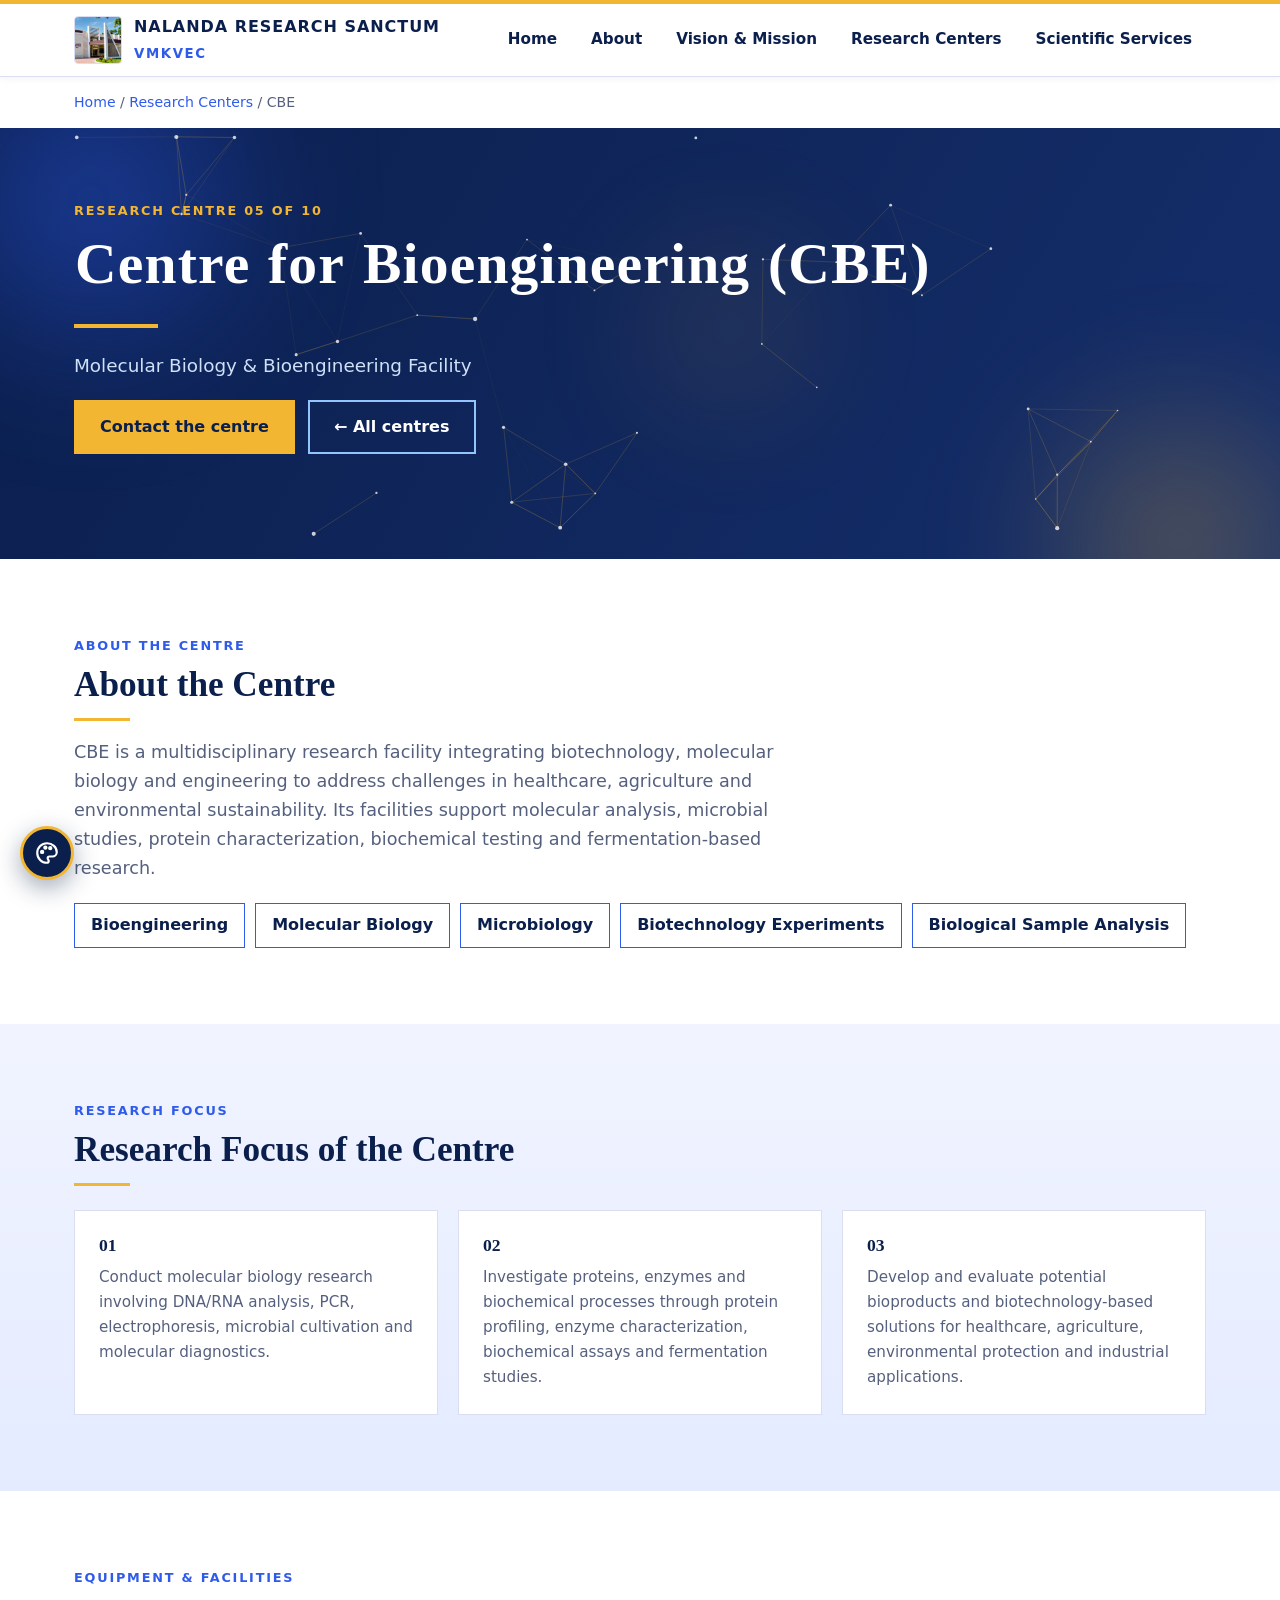
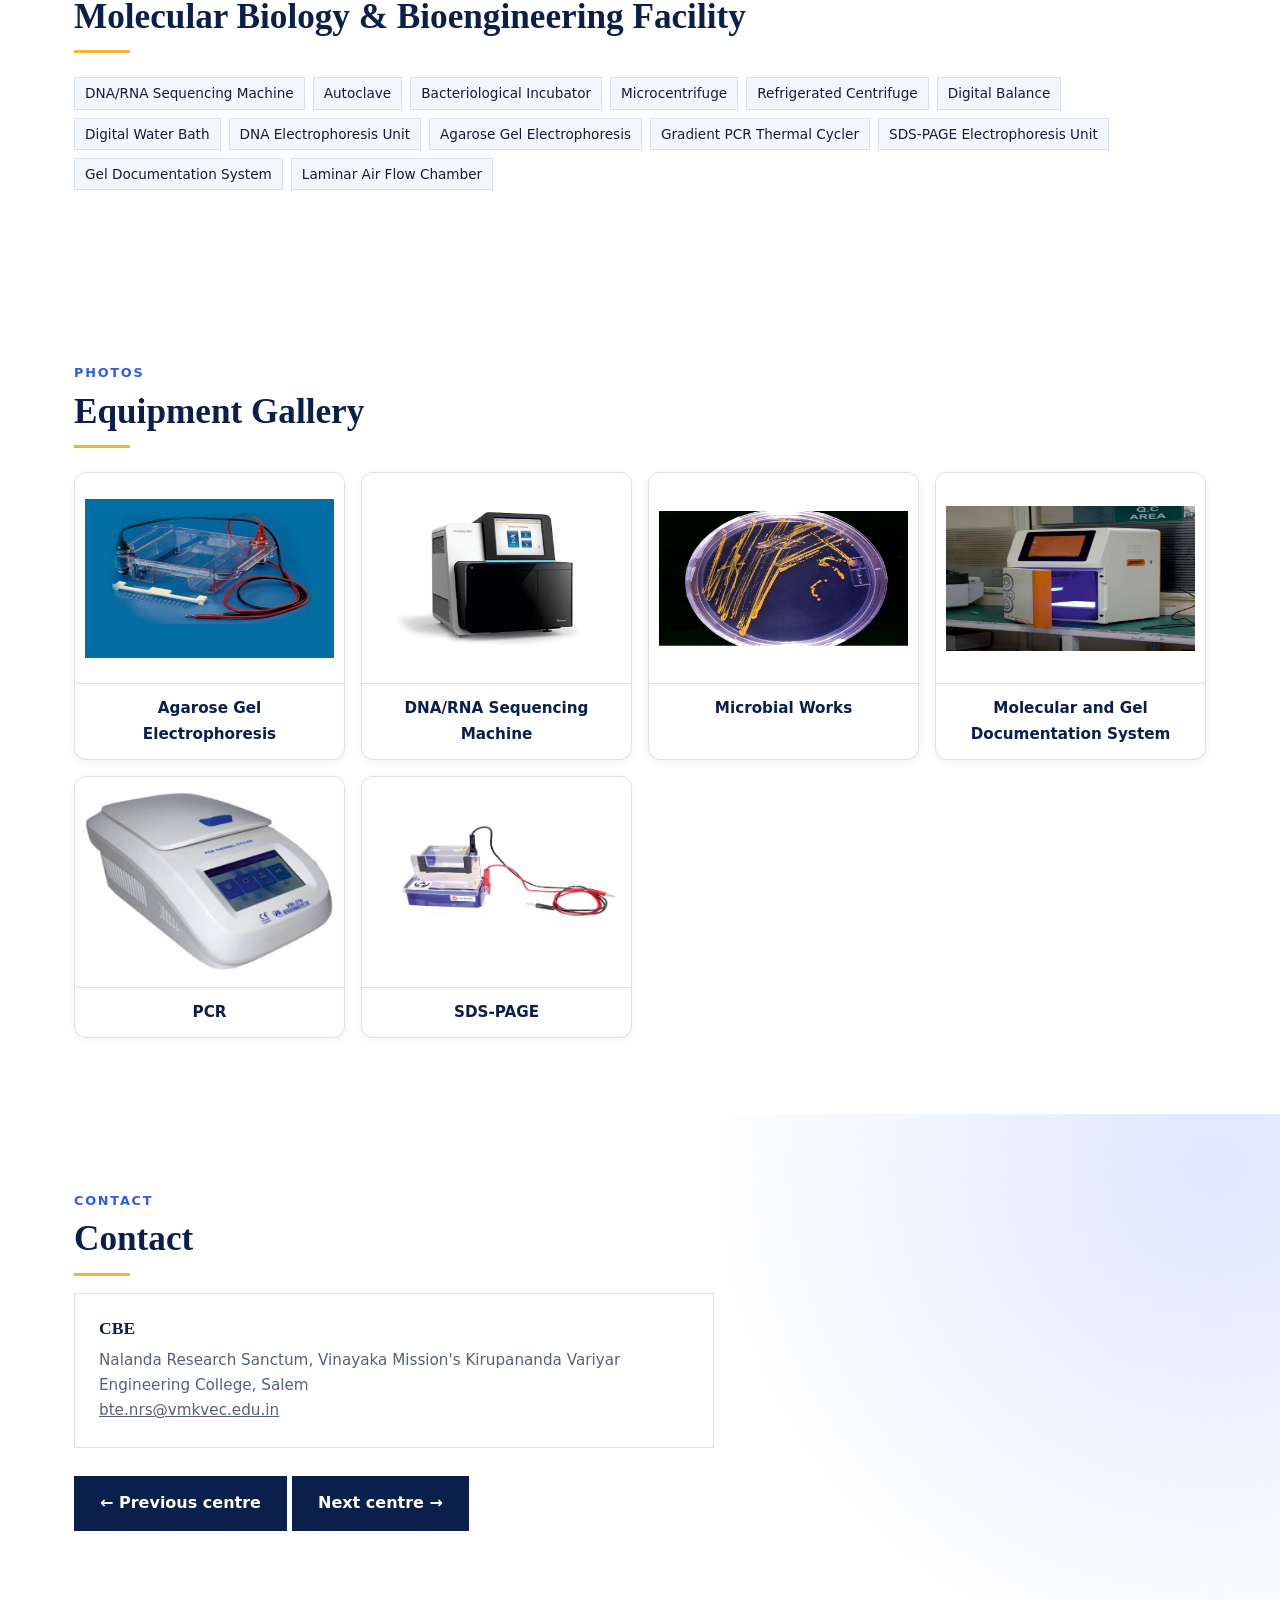
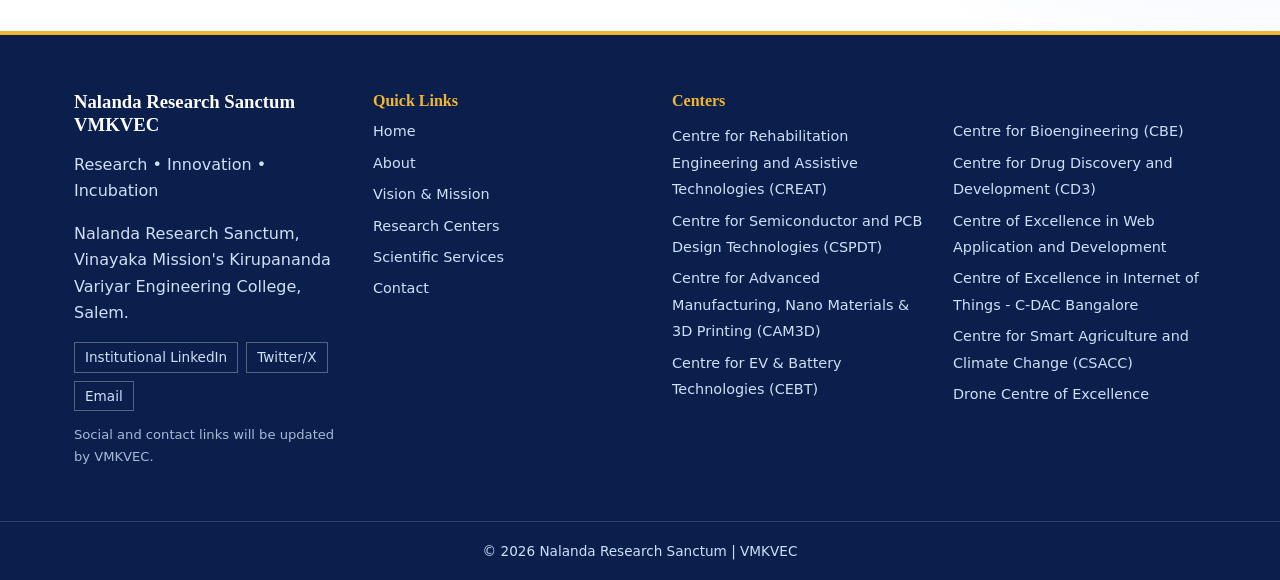
==== commit 3b8f758c: "updated code" ====
--- a/labs/bioengineering/bioengineering.html
+++ b/labs/bioengineering/bioengineering.html
@@ -1,7 +1,7 @@
 <!DOCTYPE html>
 <html lang="en"><head><meta charset="UTF-8"><meta name="viewport" content="width=device-width, initial-scale=1">
 <title>Centre for Bioengineering (CBE) | Nalanda Research Sanctum</title><meta name="description" content="Centre for Bioengineering (CBE) - Nalanda Research Sanctum, VMKVEC.">
-<link rel="icon" href="../../logo.png"><link rel="stylesheet" href="../../style.css"><style>.hero .btn.ghost{color:#fff;border-color:#93c5fd}.hero .btn.ghost:hover{background:rgba(255,255,255,.14);color:#fff}.hero .btn{margin:0 8px 8px 0}[hidden]{display:none!important}.gal{display:grid;grid-template-columns:repeat(auto-fill,minmax(250px,1fr));gap:16px;margin-top:24px}.gal figure{margin:0;background:#fff;border:1px solid #dfe5ef;border-radius:12px;overflow:hidden;box-shadow:0 2px 8px rgba(18,40,95,.06)}.gal figure a{display:block}.gal img{width:100%;height:210px;object-fit:contain;background:#fff;padding:10px;display:block;transition:transform .25s}.gal figure:hover img{transform:scale(1.04)}.gal figcaption{padding:12px 14px;border-top:1px solid #eef1f6;font-weight:600;font-size:.95rem;text-align:center;color:#12285f}</style><script src="../../script.js"></script><script src="../../chatbot.js" defer></script></head>
+<link rel="icon" href="../../logo.png"><link rel="stylesheet" href="../../style.css"><link rel="stylesheet" href="../../fx.css"><style>.hero .btn.ghost{color:#fff;border-color:#93c5fd}.hero .btn.ghost:hover{background:rgba(255,255,255,.14);color:#fff}.hero .btn{margin:0 8px 8px 0}[hidden]{display:none!important}.gal{display:grid;grid-template-columns:repeat(auto-fill,minmax(250px,1fr));gap:16px;margin-top:24px}.gal figure{margin:0;background:#fff;border:1px solid #dfe5ef;border-radius:12px;overflow:hidden;box-shadow:0 2px 8px rgba(18,40,95,.06)}.gal figure a{display:block}.gal img{width:100%;height:210px;object-fit:contain;background:#fff;padding:10px;display:block;transition:transform .25s}.gal figure:hover img{transform:scale(1.04)}.gal figcaption{padding:12px 14px;border-top:1px solid #eef1f6;font-weight:600;font-size:.95rem;text-align:center;color:#12285f}</style><script src="../../script.js"></script><script src="../../fx.js"></script><script src="../../chatbot.js" defer></script></head>
 <body><a class="skip" href="#main">Skip to content</a>
 <header class="site-header"><div class="wrap bar">
 <a class="brand" href="../../index.html"><img src="../../logo.png" alt="VMKVEC logo"><span><b>NALANDA RESEARCH SANCTUM</b><small>VMKVEC</small></span></a>
--- a/fx.css
+++ b/fx.css
@@ -0,0 +1,251 @@
+/* ==========================================================================
+   Nalanda Research Sanctum | VMKVEC  -  themes + motion (fx.css)
+   Load AFTER style.css. Pair with fx.js.
+   - Four colour themes (Royal Gold = original look, Midnight, Emerald, Sunset)
+   - Motion is only applied when <html> has the class "fx" (fx.js sets it, and
+     leaves it off for visitors who prefer reduced motion or switch Effects off).
+   ========================================================================== */
+
+/* ---------- 1. Theme tokens ---------- */
+:root,html[data-theme="royal"]{
+  --navy:#0b1f4d;--deep:#0b1f4d;--deep2:#16306f;--royal:#2f5bea;--gold:#f2b632;--on-gold:#0b1f4d;--on-royal:#fff;
+  --light:#e3eaff;--bg:#f4f6ff;--ink:#141b3a;--muted:#55607f;--line:#d9def0;--page:#fff;--card:#fff;--shadow:10,35,66;
+  --tint-a:#f1f4ff;--tint-b:#e4ebff;--vision-a:#e8eeff;--vision-b:#fff6dc;--inno-a:#eef2ff;--inno-b:#dde6ff;
+  --glow-1:#dfe7ff;--glow-2:#fff0c7;--warm-a:#fffaf0;--warm-b:#fff1cf;--lab-b:#1c3a8a;
+  --fx-dot:255,255,255;--fx-link:242,182,50;
+}
+html[data-theme="midnight"]{
+  --navy:#eaf0ff;--deep:#070c1b;--deep2:#122044;--royal:#7aa2ff;--gold:#ffc94d;--on-gold:#0a1020;--on-royal:#07102a;
+  --light:#1b2749;--bg:#0f1730;--ink:#dfe6ff;--muted:#9eabd2;--line:#25325a;--page:#080d1c;--card:#111a35;--shadow:0,0,0;
+  --tint-a:#0d1531;--tint-b:#0a1129;--vision-a:#0e1733;--vision-b:#1b1733;--inno-a:#0c1431;--inno-b:#111c42;
+  --glow-1:#17244e;--glow-2:#2b2410;--warm-a:#0d1329;--warm-b:#19152e;--lab-b:#17306b;
+  --fx-dot:190,210,255;--fx-link:122,162,255;
+}
+html[data-theme="emerald"]{
+  --navy:#062b27;--deep:#062b27;--deep2:#0d5247;--royal:#0f9d7a;--gold:#f5c04a;--on-gold:#062b27;--on-royal:#fff;
+  --light:#dcf3ea;--bg:#f1fbf6;--ink:#0f2a25;--muted:#4b6a62;--line:#cde5dc;--page:#fff;--card:#fff;--shadow:6,43,39;
+  --tint-a:#effaf5;--tint-b:#dbf2e8;--vision-a:#e2f6ed;--vision-b:#fdf4d6;--inno-a:#ebf8f2;--inno-b:#d3efe2;
+  --glow-1:#d2f0e2;--glow-2:#fbeebf;--warm-a:#fbf8ea;--warm-b:#f6ebc3;--lab-b:#0f6b5c;
+  --fx-dot:220,255,240;--fx-link:245,192,74;
+}
+html[data-theme="sunset"]{
+  --navy:#2a0f3d;--deep:#2a0f3d;--deep2:#5b1f70;--royal:#b83283;--gold:#ff9f43;--on-gold:#2a0f3d;--on-royal:#fff;
+  --light:#fbe6f1;--bg:#fdf5fa;--ink:#2a1230;--muted:#6e4d72;--line:#ecd5e6;--page:#fff;--card:#fff;--shadow:42,15,61;
+  --tint-a:#fcf1f8;--tint-b:#f6dff0;--vision-a:#fbe8f2;--vision-b:#ffeccf;--inno-a:#fbeef7;--inno-b:#f2d9ec;
+  --glow-1:#f6d3e8;--glow-2:#ffe0b8;--warm-a:#fff5ea;--warm-b:#ffe3c2;--lab-b:#7b2a7c;
+  --fx-dot:255,225,240;--fx-link:255,159,67;
+}
+
+/* ---------- 2. Apply the tokens to the existing design ---------- */
+html[data-theme] body{background:var(--page);color:var(--ink)}
+html[data-theme] .site-header{background-color:var(--card)}
+@supports (background:color-mix(in srgb,red,blue)){
+  html[data-theme] .site-header{background-color:color-mix(in srgb,var(--card) 84%,transparent);-webkit-backdrop-filter:blur(14px) saturate(1.5);backdrop-filter:blur(14px) saturate(1.5)}
+}
+html[data-theme] :is(.card:not(.feat),.lab,.theme,.grp,.eq li,.tags li,.acc,.cbox,.fac,.fac figcaption,.ncard,.gal figure,.toc a,.drawer,.cb-panel,.cb-m.bot,.cb-chips button,.cb-form,.cb-form input){background-color:var(--card)}
+html[data-theme] .cb-form input{color:var(--ink)}
+html[data-theme] :is(.vision,.site-footer,.dhead,.news,.cb-btn,.cb-head,.feat){background-color:var(--deep)}
+html[data-theme] .feat{border-color:var(--deep)}
+html[data-theme] .btn.dark{background-color:var(--deep);border-color:var(--deep)}
+html[data-theme] .btn.dark:hover{background-color:var(--royal);border-color:var(--royal)}
+html[data-theme] :is(.btn:not(.dark):not(.ghost),.cb-form button){color:var(--on-gold)}
+html[data-theme] .nctl button:hover{color:var(--on-gold)}
+html[data-theme] .cb-m.me{color:var(--on-royal)}
+html[data-theme] .hero{background:linear-gradient(135deg,var(--deep) 0%,var(--deep2) 100%)}
+html[data-theme] .sec.tint{background:linear-gradient(180deg,var(--tint-a) 0%,var(--tint-b) 100%)}
+html[data-theme] #about{background:radial-gradient(circle at 92% 8%,var(--glow-1) 0,transparent 38%),var(--page)}
+html[data-theme] #vision{background:linear-gradient(135deg,var(--vision-a) 0%,var(--vision-b) 100%)}
+html[data-theme] #laboratories{background:linear-gradient(135deg,var(--deep) 0%,var(--lab-b) 100%)}
+html[data-theme] #innovation{background:linear-gradient(180deg,var(--inno-a) 0%,var(--inno-b) 100%)}
+html[data-theme] #research{background:radial-gradient(circle at 6% 90%,var(--glow-2) 0,transparent 35%),var(--page)}
+html[data-theme] #events{background:linear-gradient(135deg,var(--warm-a) 0%,var(--warm-b) 100%)}
+html[data-theme] #contact{background:radial-gradient(circle at 95% 10%,var(--glow-1) 0,transparent 40%),var(--page)}
+html[data-theme] .fimg{background:linear-gradient(135deg,var(--light),var(--bg))}
+html[data-theme] .gal figure{border-color:var(--line)}
+html[data-theme] .gal figcaption{color:var(--navy);border-top-color:var(--line)}
+@media(max-width:992px){html[data-theme] .nav{background-color:var(--card)}}
+
+/* ---------- 3. Splash (first visit in a tab) ---------- */
+html.fx-splash-on::before{content:"";position:fixed;inset:0;z-index:9998;background:radial-gradient(circle at 50% 45%,var(--deep2),var(--deep) 72%);transition:opacity .7s ease,visibility 0s .7s;animation:fxFailsafe .01s 6s forwards}
+html.fx-splash-on::after{content:"";position:fixed;left:50%;top:50%;width:176px;height:110px;margin:-55px 0 0 -88px;z-index:9999;border-radius:16px;background:#fff url(logo.png) center/contain no-repeat;box-shadow:0 0 0 0 rgba(var(--fx-link),.55),0 24px 60px rgba(0,0,0,.45);transition:opacity .5s ease,visibility 0s .5s;animation:fxLogoIn 1s cubic-bezier(.2,.9,.2,1) both,fxRing 1.7s ease-out .6s infinite,fxFailsafe .01s 6s forwards}
+html.fx-splash-out::before,html.fx-splash-out::after{opacity:0;visibility:hidden}
+@keyframes fxLogoIn{from{transform:scale(.55) rotate(-6deg);filter:blur(10px)}to{transform:none;filter:blur(0)}}
+@keyframes fxRing{to{box-shadow:0 0 0 46px rgba(var(--fx-link),0),0 24px 60px rgba(0,0,0,.45)}}
+@keyframes fxFailsafe{to{opacity:0;visibility:hidden}}
+
+/* ---------- 4. Progress bar, header, navigation ---------- */
+.fx-progress{position:fixed;left:0;top:0;height:3px;width:100%;transform-origin:0 50%;transform:scaleX(0);background:linear-gradient(90deg,var(--royal),var(--gold));z-index:300;pointer-events:none}
+.site-header{transition:box-shadow .35s,background-color .35s}
+.site-header.fx-scrolled{box-shadow:0 10px 34px rgba(var(--shadow),.2)}
+.brand img{transition:transform .45s cubic-bezier(.2,.8,.2,1)}
+.site-header.fx-scrolled .brand img{transform:scale(.88)}
+.brand:hover img{transform:rotate(-4deg) scale(1.06)}
+.nav>a{position:relative}
+.nav>a::after{content:"";position:absolute;left:14px;right:14px;bottom:5px;height:2px;background:var(--gold);transform:scaleX(0);transform-origin:right;transition:transform .4s cubic-bezier(.2,.8,.2,1)}
+.nav>a:hover::after,.nav>a.fx-active::after{transform:scaleX(1);transform-origin:left}
+.nav>a.fx-active{color:var(--royal)}
+html.fx body{animation:fxBody .7s ease backwards}
+@keyframes fxBody{from{opacity:0}}
+html.fx-leaving body{opacity:0;transition:opacity .28s ease}
+
+/* ---------- 5. Hero ---------- */
+.hero{position:relative;overflow:hidden;isolation:isolate}
+.hero>.wrap{position:relative;z-index:2}
+.hero-tall{padding-bottom:124px}
+.fx-canvas{position:absolute;inset:0;width:100%;height:100%;z-index:1;pointer-events:none}
+.fx-orb{position:absolute;border-radius:50%;filter:blur(64px);z-index:0;pointer-events:none;will-change:transform;translate:calc(var(--px,0)*var(--k,-40px)) calc(var(--py,0)*var(--k,-40px))}
+.fx-orb.o1{width:440px;height:440px;left:-130px;top:-150px;background:radial-gradient(circle,var(--royal),transparent 66%);opacity:.55;--k:-46px;animation:fxDrift 15s ease-in-out infinite alternate}
+.fx-orb.o2{width:380px;height:380px;right:-90px;bottom:-170px;background:radial-gradient(circle,var(--gold),transparent 66%);opacity:.36;--k:34px;animation:fxDrift 19s ease-in-out -7s infinite alternate-reverse}
+.fx-orb.o3{width:280px;height:280px;left:46%;top:14%;background:radial-gradient(circle,rgba(var(--fx-link),.9),transparent 66%);opacity:.16;--k:-70px;animation:fxDrift 23s ease-in-out -3s infinite alternate}
+@keyframes fxDrift{from{transform:translate3d(0,0,0) scale(1)}to{transform:translate3d(70px,46px,0) scale(1.2)}}
+html.fx .hero{background:linear-gradient(120deg,var(--deep) 0%,var(--deep2) 48%,var(--deep) 100%);background-size:230% 230%;animation:fxGrad 18s ease-in-out infinite alternate}
+@keyframes fxGrad{from{background-position:0% 40%}to{background-position:100% 60%}}
+/* headline: words rise out of a mask, then a soft shimmer passes through */
+.fx-w{display:inline-block;overflow:hidden;vertical-align:top;padding:0 .02em .14em}
+.fx-wi{display:inline-block;will-change:transform}
+html.fx .fx-wi{animation:fxWord 1.1s cubic-bezier(.2,.8,.2,1) backwards;animation-delay:calc(var(--i)*120ms + 180ms)}
+@keyframes fxWord{from{transform:translateY(115%) rotate(5deg);opacity:0;filter:blur(8px)}to{transform:none;opacity:1;filter:blur(0)}}
+@supports ((-webkit-background-clip:text) or (background-clip:text)){
+  html.fx .hero h1 .fx-wi{background:linear-gradient(100deg,#fff 38%,var(--gold) 50%,#fff 62%);background-size:260% 100%;background-position:120% 0;-webkit-background-clip:text;background-clip:text;-webkit-text-fill-color:transparent;color:transparent;
+    animation-name:fxWord,fxShimmer;animation-duration:1.1s,7s;animation-delay:calc(var(--i)*120ms + 180ms),2.6s;animation-iteration-count:1,infinite;animation-fill-mode:backwards,none;animation-timing-function:cubic-bezier(.2,.8,.2,1),ease-in-out}
+}
+@keyframes fxShimmer{0%,55%{background-position:120% 0}100%{background-position:-60% 0}}
+html.fx .hero h1::after{transform-origin:left;animation:fxBar 1.2s cubic-bezier(.2,.8,.2,1) 1s backwards}
+@keyframes fxBar{from{transform:scaleX(0)}}
+html.fx .hero .eyebrow{animation:fxUp .8s cubic-bezier(.2,.8,.2,1) .05s backwards}
+html.fx .hero .lead{animation:fxUp .9s cubic-bezier(.2,.8,.2,1) .8s backwards}
+html.fx .hero p:not(.eyebrow):not(.lead),html.fx .hero .chips{animation:fxUp .9s cubic-bezier(.2,.8,.2,1) 1.05s backwards}
+.hero-img{overflow:hidden;box-shadow:0 34px 80px rgba(0,0,0,.38),0 0 0 1px rgba(255,255,255,.08)}
+.hero-img::after{content:"";position:absolute;inset:0;background:linear-gradient(110deg,transparent 36%,rgba(255,255,255,.3) 50%,transparent 64%);transform:translateX(-130%);pointer-events:none}
+html.fx .hero-img{transform:perspective(1100px) rotateY(calc(var(--px,0)*-8deg)) rotateX(calc(var(--py,0)*7deg));animation:fxImgIn 1.3s cubic-bezier(.2,.8,.2,1) .35s backwards,fxFloat 8s ease-in-out 1.7s infinite}
+html.fx .hero-img::after{animation:fxShine 7s ease-in-out 2.4s infinite}
+@keyframes fxImgIn{from{opacity:0;scale:.9;filter:blur(10px)}}
+@keyframes fxFloat{0%,100%{translate:0 0}50%{translate:0 -14px}}
+@keyframes fxShine{0%,60%{transform:translateX(-130%)}100%{transform:translateX(130%)}}
+
+/* ---------- 6. At-a-glance counters ---------- */
+.fx-stats{position:relative;z-index:3;margin-top:-62px;padding-bottom:6px}
+.fx-stats-grid{display:grid;grid-template-columns:repeat(4,1fr);background:var(--card);border:1px solid var(--line);border-top:4px solid var(--gold);border-radius:6px;box-shadow:0 30px 70px rgba(var(--shadow),.2)}
+.fx-stat{position:relative;padding:28px 18px 24px;text-align:center;border-left:1px solid var(--line);overflow:hidden}
+.fx-stat:first-child{border-left:0}
+.fx-stat b{display:block;font-family:Georgia,"Times New Roman",serif;font-size:clamp(2.2rem,4.6vw,3.3rem);line-height:1.05;color:var(--royal);font-variant-numeric:tabular-nums}
+.fx-stat span{display:block;margin-top:6px;font-size:.8rem;font-weight:700;letter-spacing:.1em;text-transform:uppercase;color:var(--muted)}
+.fx-stat::before{content:"";position:absolute;left:18%;right:18%;bottom:0;height:3px;background:linear-gradient(90deg,transparent,var(--gold),transparent);transform:scaleX(0);transition:transform .6s cubic-bezier(.2,.8,.2,1)}
+.fx-stat:hover::before{transform:scaleX(1)}
+.fx-stat b.fx-done{animation:fxPulseNum .7s cubic-bezier(.2,.9,.3,1.4)}
+@keyframes fxPulseNum{50%{transform:scale(1.14)}}
+
+/* ---------- 7. Scroll reveals ---------- */
+html.fx .fx-item:not(.fx-in){opacity:0}
+html.fx .fx-item.fx-in{animation:fxUp .95s cubic-bezier(.2,.8,.2,1) backwards;animation-delay:var(--d,0ms)}
+html.fx .fx-item.fx-pill.fx-in{animation-name:fxPop;animation-duration:.6s}
+html.fx .fx-item.fx-row.fx-in{animation-name:fxSlide;animation-duration:.8s}
+@keyframes fxUp{from{opacity:0;transform:translateY(38px) scale(.96);filter:blur(6px)}to{opacity:1;transform:none;filter:blur(0)}}
+@keyframes fxPop{from{opacity:0;transform:translateY(10px) scale(.7)}to{opacity:1;transform:none}}
+@keyframes fxSlide{from{opacity:0;transform:translateX(-30px)}to{opacity:1;transform:none}}
+html.fx .eyebrow{transition:letter-spacing 1.2s cubic-bezier(.2,.8,.2,1),opacity .8s}
+html.fx .reveal:not(.in) .eyebrow{letter-spacing:.42em;opacity:0}
+html.fx .sec h2::after{transition:width 1s cubic-bezier(.2,.8,.2,1) .3s}
+html.fx .reveal:not(.in) h2::after{width:0}
+.fx-vw{display:inline-block}
+html.fx .fx-vw{opacity:0;transform:translateY(.45em);filter:blur(5px);transition:opacity .7s ease,transform .7s cubic-bezier(.2,.8,.2,1),filter .7s ease;transition-delay:calc(var(--i)*36ms + 250ms)}
+html.fx .vision.fx-in .fx-vw{opacity:1;transform:none;filter:none}
+.cbox .num{align-self:flex-start;transform-origin:0 60%;transition:transform .45s cubic-bezier(.2,.9,.3,1.4)}
+.cbox:hover .num{transform:scale(1.18) rotate(-6deg)}
+
+/* ---------- 8. Tilt, glare, buttons ---------- */
+.fx-tilt{position:relative;transition:transform .35s cubic-bezier(.2,.8,.2,1),box-shadow .3s,border-color .3s}
+.fx-tilt:hover{box-shadow:0 22px 46px rgba(var(--shadow),.2)}
+.fx-tilt::after,.cbox summary::after{content:"";position:absolute;inset:0;pointer-events:none;opacity:0;transition:opacity .35s;background:radial-gradient(380px circle at var(--mx,50%) var(--my,50%),rgba(255,255,255,.2),transparent 55%)}
+@supports (background:color-mix(in srgb,red,blue)){
+  .fx-tilt::after,.cbox summary::after{background:radial-gradient(380px circle at var(--mx,50%) var(--my,50%),color-mix(in srgb,var(--gold) 26%,transparent),transparent 58%)}
+}
+.fx-tilt:hover::after,.cbox:hover summary::after{opacity:1}
+.cbox summary{position:relative}
+.btn{position:relative;overflow:hidden}
+.btn::before{content:"";position:absolute;top:0;left:-90%;width:55%;height:100%;background:linear-gradient(100deg,transparent,rgba(255,255,255,.55),transparent);transform:skewX(-20deg);transition:left .8s cubic-bezier(.2,.8,.2,1);pointer-events:none}
+.btn:hover::before{left:140%}
+.fx-rip{position:absolute;border-radius:50%;background:rgba(255,255,255,.5);pointer-events:none;transform:translate(-50%,-50%) scale(0);animation:fxRip .75s ease-out forwards}
+@keyframes fxRip{to{transform:translate(-50%,-50%) scale(1);opacity:0}}
+.ncard{transition:transform .35s cubic-bezier(.2,.8,.2,1),box-shadow .35s;overflow:hidden}
+.ncard:hover{transform:translateY(-5px);box-shadow:0 14px 30px rgba(0,0,0,.28)}
+.ncard img{transition:transform .8s cubic-bezier(.2,.8,.2,1)}.ncard:hover img{transform:scale(1.08)}
+.fac .fimg img{transition:transform 1s cubic-bezier(.2,.8,.2,1)}.fac:hover .fimg img{transform:scale(1.09)}
+.gal img{transition:transform .8s cubic-bezier(.2,.8,.2,1)!important}
+
+/* ---------- 9. Centre cards: smooth open + staggered content ---------- */
+html.fx .cbox[open] .cb :is(.tags li,.eqs li){animation:fxPop .6s cubic-bezier(.2,.8,.2,1) backwards;animation-delay:calc(var(--i,0)*34ms + 140ms)}
+html.fx .cbox[open] .cb :is(p,h4,.btn){animation:fxUp .7s cubic-bezier(.2,.8,.2,1) backwards;animation-delay:.1s}
+
+/* ---------- 10. Marquee bands ---------- */
+.fx-marquee{position:relative;overflow:hidden;background:var(--deep);padding:26px 0;border-block:1px solid rgba(255,255,255,.08)}
+.fx-marquee::before,.fx-marquee::after{content:"";position:absolute;top:0;bottom:0;width:90px;z-index:2;pointer-events:none}
+.fx-marquee::before{left:0;background:linear-gradient(90deg,var(--deep),transparent)}.fx-marquee::after{right:0;background:linear-gradient(-90deg,var(--deep),transparent)}
+.fx-mrow{display:flex;width:max-content}
+.fx-mrow+.fx-mrow{margin-top:10px}
+.fx-mrow span{font-family:Georgia,"Times New Roman",serif;font-weight:700;font-size:clamp(1.3rem,3.2vw,2.1rem);white-space:nowrap;padding:0 26px;color:transparent;-webkit-text-stroke:1px rgba(255,255,255,.55)}
+.fx-mrow span:nth-child(3n){color:var(--gold);-webkit-text-stroke:0}
+.fx-mrow.alt span{font-size:clamp(1rem,2.2vw,1.4rem);letter-spacing:.14em;text-transform:uppercase;font-family:"Segoe UI",system-ui,sans-serif;-webkit-text-stroke:0;color:rgba(255,255,255,.55)}
+.fx-mrow.alt span:nth-child(even){color:rgba(var(--fx-link),.95)}
+html.fx .fx-mrow{animation:fxMarq 55s linear infinite}
+html.fx .fx-mrow.alt{animation-duration:40s;animation-direction:reverse}
+html.fx .fx-marquee:hover .fx-mrow{animation-play-state:paused}
+@keyframes fxMarq{to{transform:translateX(-50%)}}
+html:not(.fx) .fx-marquee{display:none}
+
+/* ---------- 11. Theme dock, back-to-top, cursor glow ---------- */
+.fx-dock{position:fixed;left:20px;bottom:20px;z-index:150}
+.fx-dock-btn{width:54px;height:54px;border-radius:50%;border:3px solid var(--gold);background:var(--deep);color:#fff;display:grid;place-items:center;cursor:pointer;box-shadow:0 8px 24px rgba(var(--shadow),.38);transition:transform .45s cubic-bezier(.2,.9,.3,1.4)}
+.fx-dock-btn:hover{transform:rotate(24deg) scale(1.08)}
+.fx-dock.open .fx-dock-btn{transform:rotate(180deg)}
+.fx-dock-panel{position:absolute;left:0;bottom:68px;width:246px;background:var(--card);color:var(--ink);border:1px solid var(--line);border-top:4px solid var(--gold);padding:14px 16px 14px;box-shadow:0 20px 50px rgba(var(--shadow),.32);transform-origin:0 100%;opacity:0;visibility:hidden;transform:translateY(12px) scale(.9);transition:opacity .25s,transform .35s cubic-bezier(.2,.9,.3,1.25),visibility 0s .35s}
+.fx-dock.open .fx-dock-panel{opacity:1;visibility:visible;transform:none;transition-delay:0s}
+.fx-dh{font-size:.72rem;font-weight:800;letter-spacing:.14em;text-transform:uppercase;color:var(--muted)}
+.fx-swatches{display:flex;gap:12px;margin:12px 0 10px}
+.fx-sw{width:42px;height:42px;border-radius:50%;border:2px solid var(--line);background:linear-gradient(135deg,var(--a) 0 50%,var(--b) 50% 100%);cursor:pointer;padding:0;transition:transform .3s cubic-bezier(.2,.9,.3,1.4),box-shadow .3s}
+.fx-sw:hover{transform:translateY(-4px) scale(1.1)}
+.fx-sw[aria-pressed="true"]{box-shadow:0 0 0 3px var(--card),0 0 0 5px var(--royal)}
+.fx-tname{display:block;font-weight:700;font-size:.9rem;color:var(--navy);min-height:1.4em}
+.fx-fxbtn{margin-top:12px;width:100%;display:flex;justify-content:space-between;align-items:center;gap:10px;border:1px solid var(--line);background:var(--bg);color:var(--ink);padding:9px 12px;font:inherit;font-size:.85rem;font-weight:600;cursor:pointer}
+.fx-fxbtn i{position:relative;flex:none;width:38px;height:22px;border-radius:99px;background:var(--line);transition:background .3s}
+.fx-fxbtn i::after{content:"";position:absolute;left:3px;top:3px;width:16px;height:16px;border-radius:50%;background:#fff;box-shadow:0 1px 3px rgba(0,0,0,.35);transition:transform .35s cubic-bezier(.2,.9,.3,1.4)}
+.fx-fxbtn[aria-pressed="true"] i{background:var(--royal)}.fx-fxbtn[aria-pressed="true"] i::after{transform:translateX(16px)}
+.fx-top{position:fixed;right:24px;bottom:92px;z-index:140;width:48px;height:48px;border-radius:50%;border:0;padding:0;background:var(--card);color:var(--navy);display:grid;place-items:center;cursor:pointer;box-shadow:0 8px 22px rgba(var(--shadow),.28);opacity:0;visibility:hidden;transform:translateY(16px) scale(.8);transition:opacity .35s,transform .45s cubic-bezier(.2,.9,.3,1.4),visibility 0s .45s}
+.fx-top.show{opacity:1;visibility:visible;transform:none;transition-delay:0s}
+.fx-top:hover{transform:translateY(-4px)}
+.fx-top svg{position:absolute;inset:0;width:100%;height:100%;transform:rotate(-90deg)}
+.fx-top .bg{stroke:var(--line)}.fx-top .fg{stroke:var(--gold);stroke-linecap:round;stroke-dasharray:138.23;stroke-dashoffset:138.23}
+.fx-top .arr{position:relative;width:18px;height:18px}
+.fx-glow{position:fixed;left:0;top:0;width:560px;height:560px;margin:-280px 0 0 -280px;z-index:40;pointer-events:none;opacity:0;transition:opacity .5s;background:radial-gradient(circle,rgba(var(--fx-link),.13),transparent 62%);will-change:transform}
+.fx-glow.on{opacity:1}
+
+/* ---------- 12. Chatbot polish ---------- */
+.cb-btn::after{content:"";position:absolute;inset:-3px;border-radius:50%;border:2px solid var(--gold);pointer-events:none;opacity:0}
+html.fx .cb-btn::after{animation:fxPulse 2.8s ease-out 2s infinite}
+@keyframes fxPulse{0%{transform:scale(1);opacity:.85}100%{transform:scale(1.7);opacity:0}}
+html.fx .cb-btn:hover svg{animation:fxWiggle .6s ease}
+@keyframes fxWiggle{25%{transform:rotate(-12deg)}75%{transform:rotate(12deg)}}
+html.fx .cb-panel.open{transform-origin:100% 100%;animation:fxPanel .42s cubic-bezier(.2,.9,.3,1.15)}
+@keyframes fxPanel{from{opacity:0;transform:translateY(20px) scale(.88)}}
+html.fx .cb-m{animation:fxMsg .4s cubic-bezier(.2,.8,.2,1) backwards}
+@keyframes fxMsg{from{opacity:0;transform:translateY(10px) scale(.96)}}
+.cb-typing{display:flex;gap:5px;padding:13px 14px}
+.cb-typing span{width:7px;height:7px;border-radius:50%;background:var(--royal);opacity:.35;animation:fxDot 1s ease-in-out infinite}
+.cb-typing span:nth-child(2){animation-delay:.15s}.cb-typing span:nth-child(3){animation-delay:.3s}
+@keyframes fxDot{50%{transform:translateY(-5px);opacity:1}}
+
+/* ---------- 13. Theme change transition ---------- */
+html.fx-theming *,html.fx-theming *::before,html.fx-theming *::after{transition:background-color .6s,color .6s,border-color .6s,fill .6s,stroke .6s,box-shadow .6s!important}
+::view-transition-old(root),::view-transition-new(root){animation:none;mix-blend-mode:normal}
+::view-transition-new(root){animation:fxReveal .85s cubic-bezier(.4,0,.2,1) both}
+::view-transition-old(root){z-index:1}::view-transition-new(root){z-index:2}
+@keyframes fxReveal{from{clip-path:circle(0 at var(--vt-x,50%) var(--vt-y,50%))}to{clip-path:circle(150vmax at var(--vt-x,50%) var(--vt-y,50%))}}
+
+/* ---------- 14. Responsive + accessibility ---------- */
+@media(max-width:992px){.fx-stats-grid{grid-template-columns:repeat(2,1fr)}.fx-stat:nth-child(3){border-left:0}.fx-stat:nth-child(n+3){border-top:1px solid var(--line)}}
+@media(max-width:576px){.fx-dock{left:12px;bottom:12px}.fx-dock-btn{width:48px;height:48px}.fx-top{right:16px;bottom:82px}.hero-tall{padding-bottom:104px}.fx-stat{padding:20px 10px 18px}.fx-orb{filter:blur(48px)}}
+@media(prefers-reduced-motion:reduce){
+  .fx-progress{transition:none}
+  html.fx *,html.fx *::before,html.fx *::after{animation:none!important}
+  .fx-orb,.fx-canvas,.fx-glow{display:none}
+}
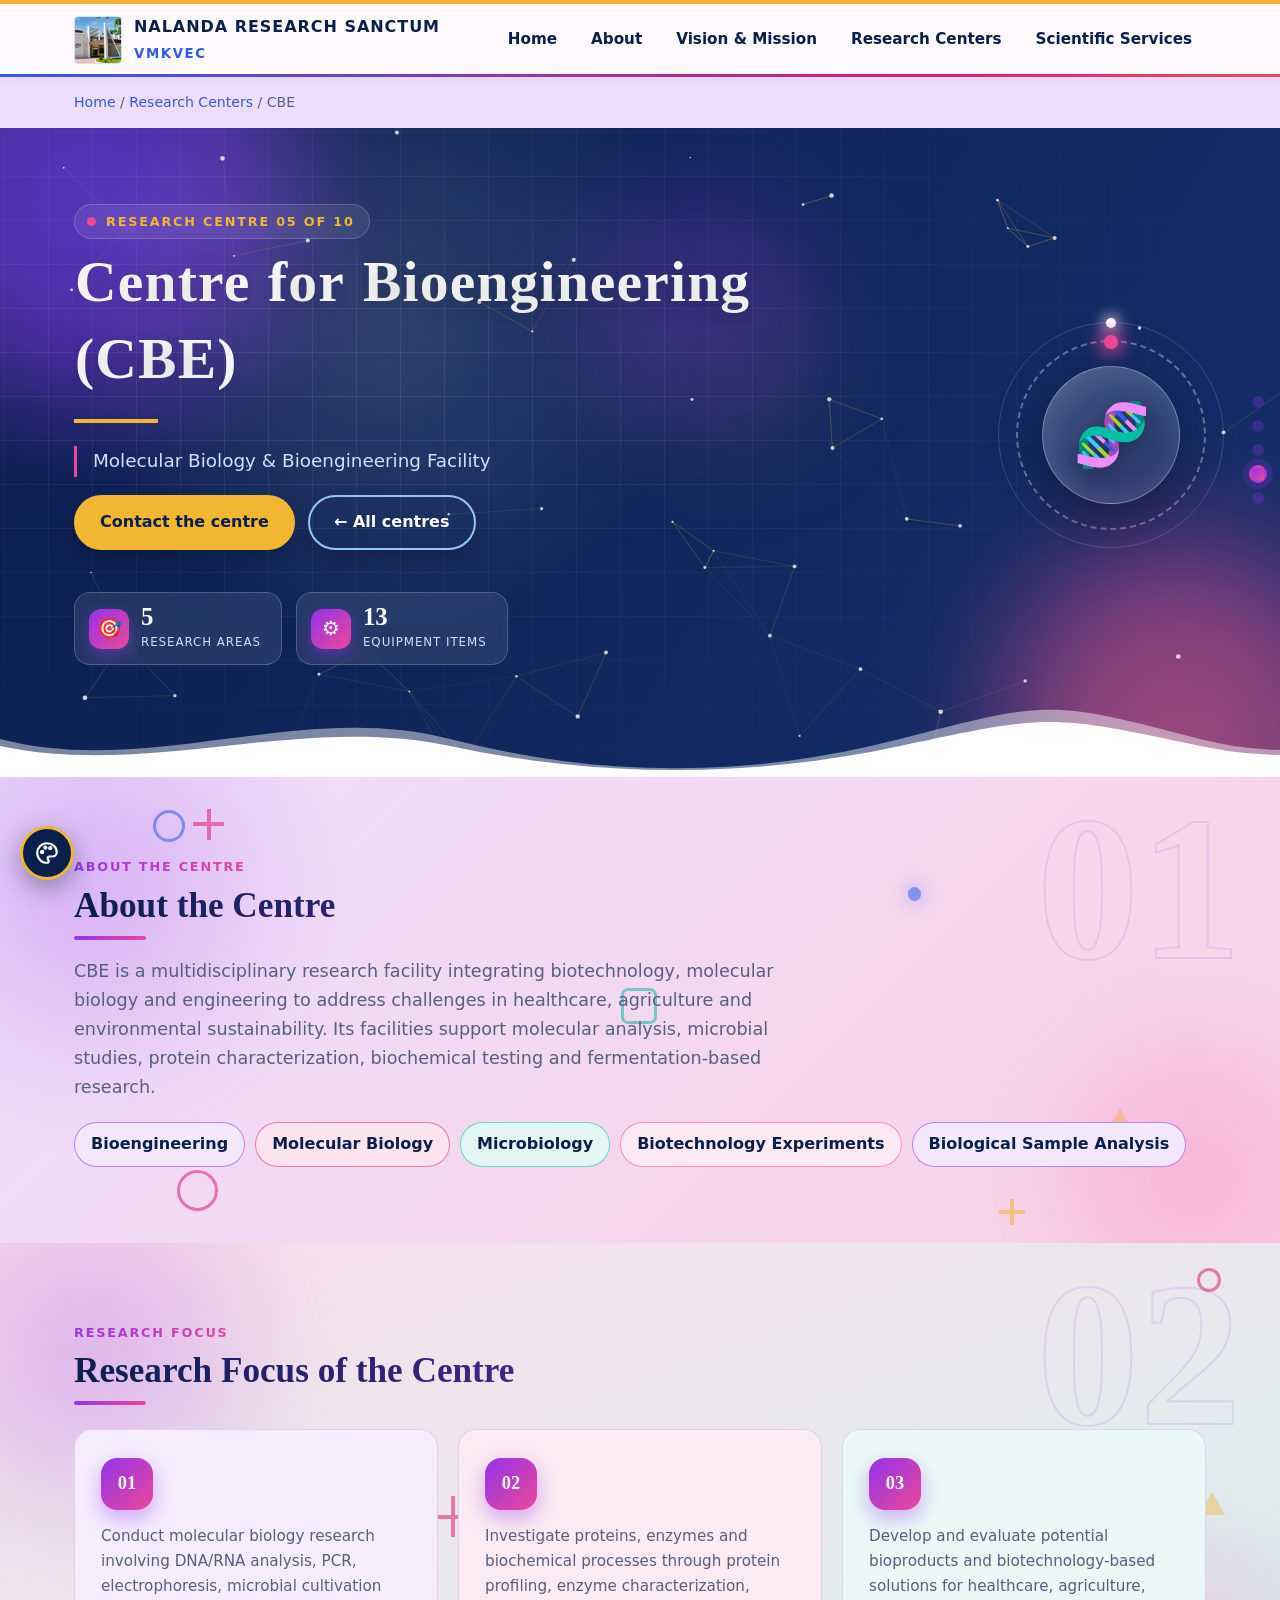
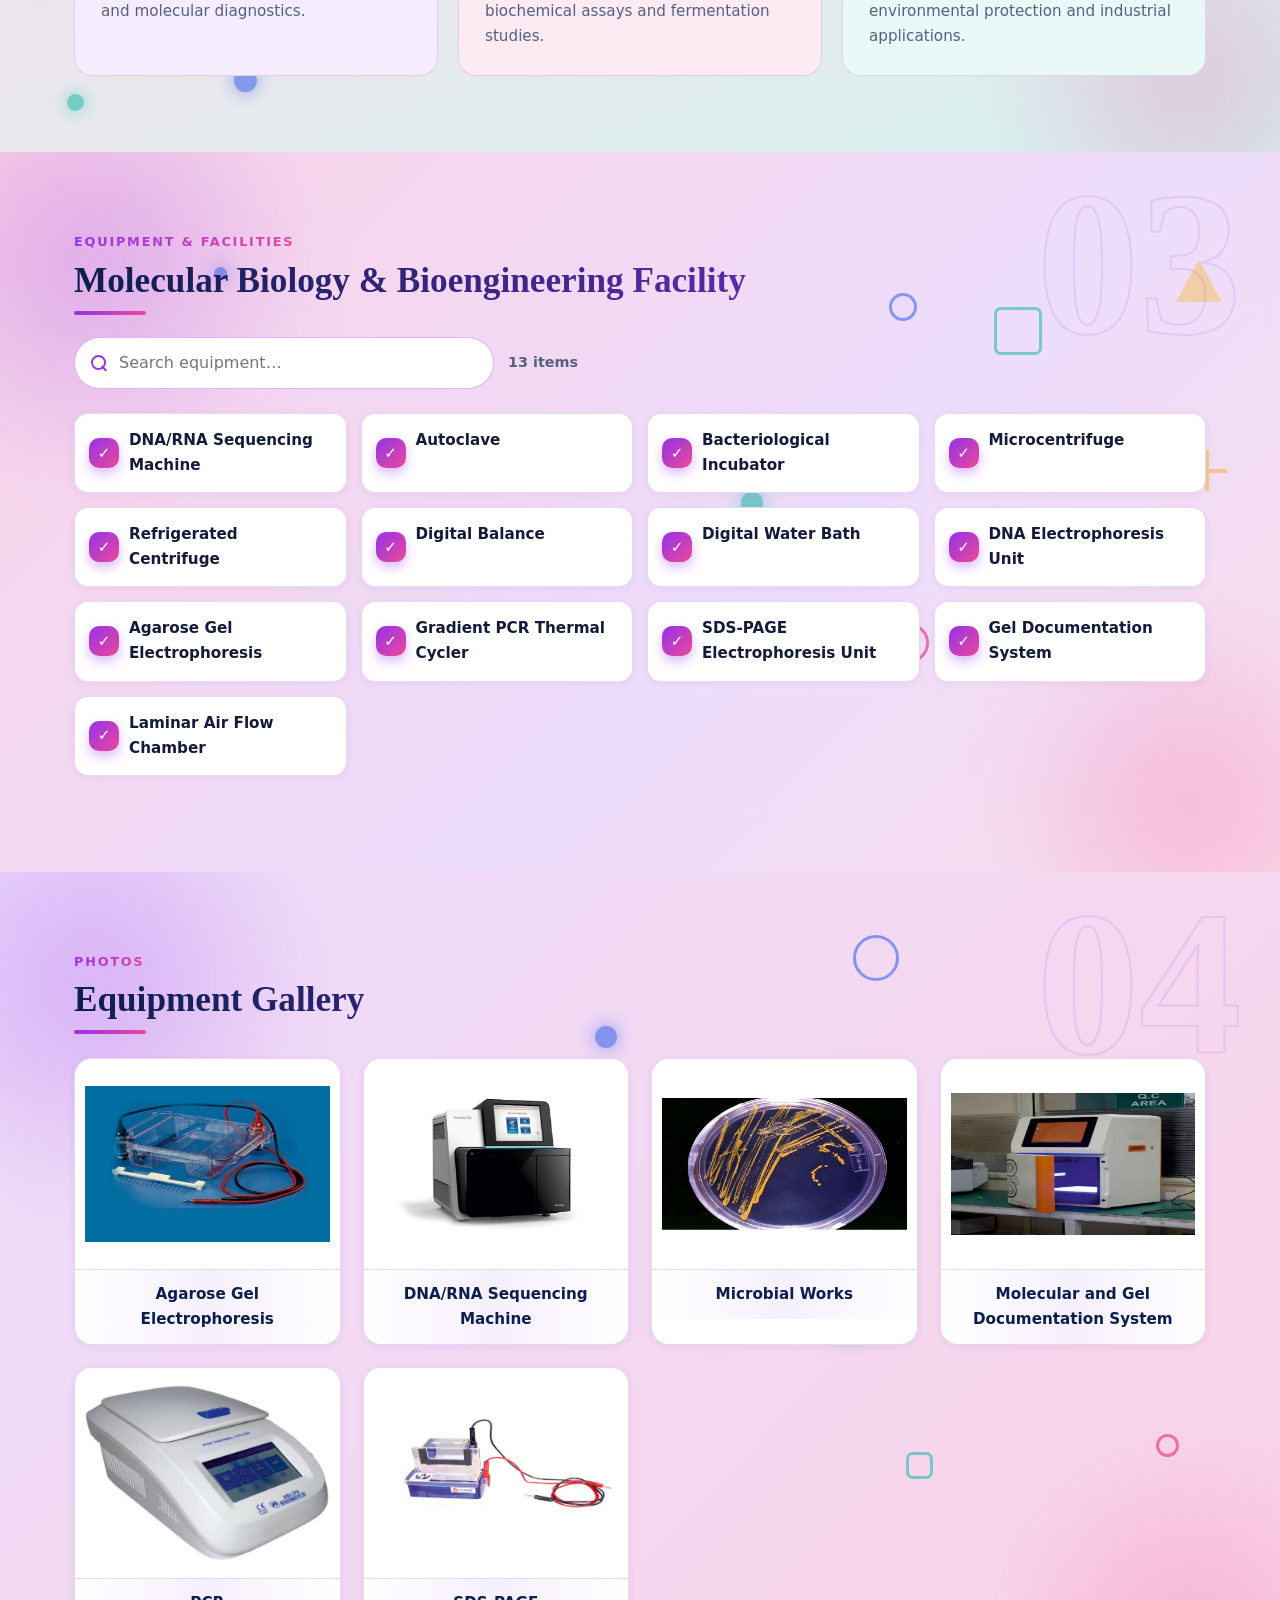
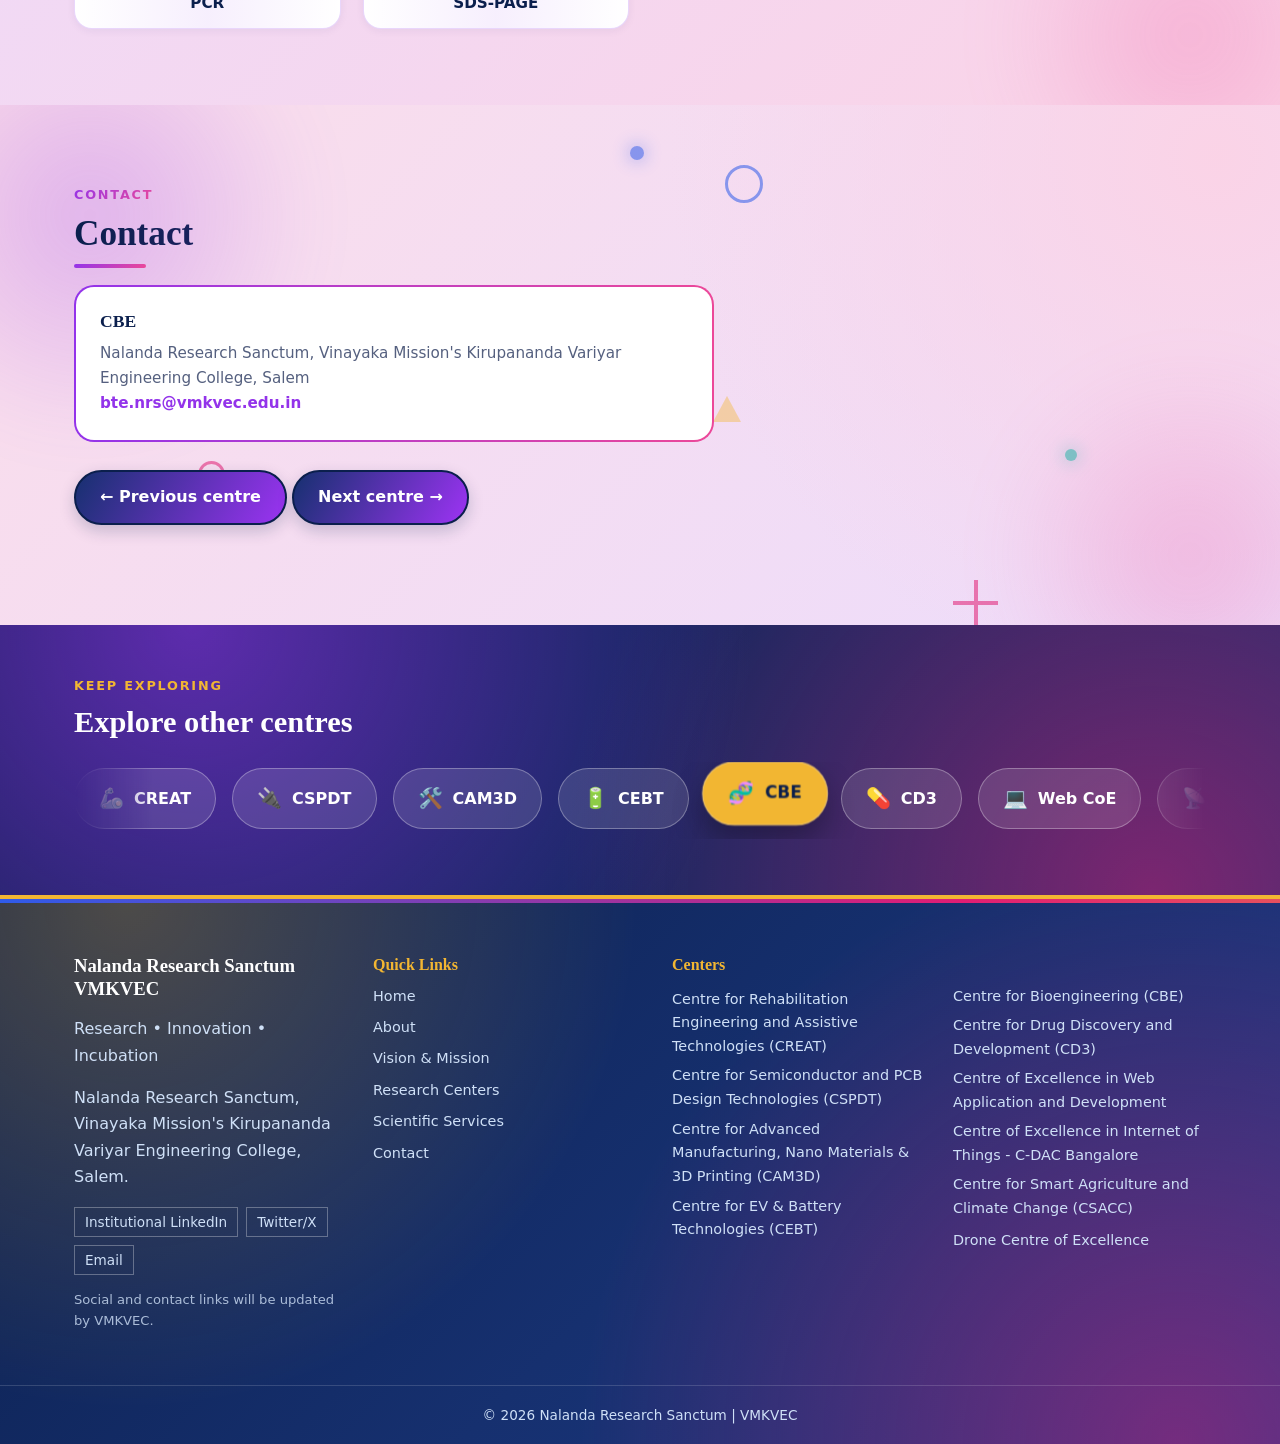
==== commit 49d03281: "updated code" ====
--- a/labs/bioengineering/bioengineering.html
+++ b/labs/bioengineering/bioengineering.html
@@ -1,7 +1,7 @@
 <!DOCTYPE html>
 <html lang="en"><head><meta charset="UTF-8"><meta name="viewport" content="width=device-width, initial-scale=1">
 <title>Centre for Bioengineering (CBE) | Nalanda Research Sanctum</title><meta name="description" content="Centre for Bioengineering (CBE) - Nalanda Research Sanctum, VMKVEC.">
-<link rel="icon" href="../../logo.png"><link rel="stylesheet" href="../../style.css"><link rel="stylesheet" href="../../fx.css"><style>.hero .btn.ghost{color:#fff;border-color:#93c5fd}.hero .btn.ghost:hover{background:rgba(255,255,255,.14);color:#fff}.hero .btn{margin:0 8px 8px 0}[hidden]{display:none!important}.gal{display:grid;grid-template-columns:repeat(auto-fill,minmax(250px,1fr));gap:16px;margin-top:24px}.gal figure{margin:0;background:#fff;border:1px solid #dfe5ef;border-radius:12px;overflow:hidden;box-shadow:0 2px 8px rgba(18,40,95,.06)}.gal figure a{display:block}.gal img{width:100%;height:210px;object-fit:contain;background:#fff;padding:10px;display:block;transition:transform .25s}.gal figure:hover img{transform:scale(1.04)}.gal figcaption{padding:12px 14px;border-top:1px solid #eef1f6;font-weight:600;font-size:.95rem;text-align:center;color:#12285f}</style><script src="../../script.js"></script><script src="../../fx.js"></script><script src="../../chatbot.js" defer></script></head>
+<link rel="icon" href="../../logo.png"><link rel="stylesheet" href="../../style.css"><link rel="stylesheet" href="../../fx.css"><style>.hero .btn.ghost{color:#fff;border-color:#93c5fd}.hero .btn.ghost:hover{background:rgba(255,255,255,.14);color:#fff}.hero .btn{margin:0 8px 8px 0}[hidden]{display:none!important}.gal{display:grid;grid-template-columns:repeat(auto-fill,minmax(250px,1fr));gap:16px;margin-top:24px}.gal figure{margin:0;background:#fff;border:1px solid #dfe5ef;border-radius:12px;overflow:hidden;box-shadow:0 2px 8px rgba(18,40,95,.06)}.gal figure a{display:block}.gal img{width:100%;height:210px;object-fit:contain;background:#fff;padding:10px;display:block;transition:transform .25s}.gal figure:hover img{transform:scale(1.04)}.gal figcaption{padding:12px 14px;border-top:1px solid #eef1f6;font-weight:600;font-size:.95rem;text-align:center;color:#12285f}</style><script src="../../script.js"></script><script src="../../fx.js"></script><script src="../../chatbot.js" defer></script><script src="../lab-fx.js" defer></script></head>
 <body><a class="skip" href="#main">Skip to content</a>
 <header class="site-header"><div class="wrap bar">
 <a class="brand" href="../../index.html"><img src="../../logo.png" alt="VMKVEC logo"><span><b>NALANDA RESEARCH SANCTUM</b><small>VMKVEC</small></span></a>
--- a/fx.css
+++ b/fx.css
@@ -248,4 +248,122 @@
   .fx-progress{transition:none}
   html.fx *,html.fx *::before,html.fx *::after{animation:none!important}
   .fx-orb,.fx-canvas,.fx-glow{display:none}
+}
+/* ---------- Home hero: college building photo backdrop (college_building.jpg in the main folder) ---------- */
+.hero-tall::before{content:"";position:absolute;inset:-4%;z-index:-1;background:url("college_building.jpg") center 40%/cover no-repeat;opacity:.5;animation:fxHomeKen 26s ease-in-out infinite alternate;pointer-events:none}
+.hero-tall::after{content:"";position:absolute;inset:0;z-index:-1;background:linear-gradient(100deg,var(--deep) 6%,rgba(11,31,77,.62) 52%,rgba(11,31,77,.18) 100%),linear-gradient(0deg,var(--deep) 0%,transparent 34%);pointer-events:none}
+@keyframes fxHomeKen{from{transform:scale(1) translate(0,0)}to{transform:scale(1.12) translate(-2%,-1.5%)}}
+
+/* ==========================================================================
+   COLOUR BOOST (home + all 10 centre pages)  -  less white, more colour & motion
+   Everything is theme-aware (Royal / Midnight / Emerald / Sunset).
+   Delete from here to the end of the file to go back to the previous look.
+   ========================================================================== */
+:root{--ac1:#2f5bea;--ac2:#f2b632;--ac3:#e11d74;--ac4:#14b8a6}
+html[data-theme="midnight"]{--ac1:#7aa2ff;--ac2:#ffc94d;--ac3:#ff6fae;--ac4:#2dd4bf}
+html[data-theme="emerald"]{--ac1:#0f9d7a;--ac2:#f5c04a;--ac3:#3b82f6;--ac4:#a3e635}
+html[data-theme="sunset"]{--ac1:#b83283;--ac2:#ff9f43;--ac3:#6366f1;--ac4:#fb7185}
+
+/* animated blobs + floating shapes live behind the content of every section */
+html[data-theme] body .sec{position:relative;overflow:hidden;isolation:isolate}
+html[data-theme] body .sec>.wrap{position:relative;z-index:1}
+html[data-theme] body .sec::before,html[data-theme] body .sec::after{content:"";position:absolute;z-index:0;border-radius:50%;pointer-events:none;filter:blur(34px)}
+html[data-theme] body .sec::before{width:480px;height:480px;left:-150px;top:-130px;background:radial-gradient(circle,var(--lx-a,var(--ac1)),transparent 68%);opacity:.26;animation:vxBlobA 21s ease-in-out infinite alternate}
+html[data-theme] body .sec::after{width:420px;height:420px;right:-120px;bottom:-140px;background:radial-gradient(circle,var(--lx-b,var(--ac3)),transparent 68%);opacity:.24;animation:vxBlobB 25s ease-in-out infinite alternate}
+@keyframes vxBlobA{to{transform:translate(220px,120px) scale(1.25)}}
+@keyframes vxBlobB{to{transform:translate(-240px,-90px) scale(1.2)}}
+
+.vx-shapes{position:absolute;inset:0;z-index:0;pointer-events:none;overflow:hidden}
+html:not(.fx) .vx-shapes{display:none}
+.vx-shapes i{position:absolute;display:block;opacity:.55;animation:vxSpin var(--d,24s) linear infinite,vxBob calc(var(--d,24s)*.45) ease-in-out infinite alternate}
+.vx-shapes .s-ring{width:var(--z,34px);height:var(--z,34px);border:3px solid var(--kc);border-radius:50%}
+.vx-shapes .s-sq{width:var(--z,28px);height:var(--z,28px);border:3px solid var(--kc);border-radius:7px}
+.vx-shapes .s-dot{width:calc(var(--z,28px)*.5);height:calc(var(--z,28px)*.5);border-radius:50%;background:var(--kc);box-shadow:0 0 18px var(--kc)}
+.vx-shapes .s-plus{width:var(--z,30px);height:var(--z,30px);background:linear-gradient(var(--kc),var(--kc)) center/100% 4px no-repeat,linear-gradient(var(--kc),var(--kc)) center/4px 100% no-repeat}
+.vx-shapes .s-tri{width:0;height:0;border-left:calc(var(--z,30px)*.5) solid transparent;border-right:calc(var(--z,30px)*.5) solid transparent;border-bottom:calc(var(--z,30px)*.9) solid var(--kc);opacity:.4}
+@keyframes vxSpin{to{rotate:360deg}}
+@keyframes vxBob{from{translate:0 -16px}to{translate:22px 20px}}
+
+@supports (background:color-mix(in srgb,red,blue)){
+  html[data-theme]{
+    --vx1:color-mix(in srgb,var(--lx-a,var(--ac1)) 17%,var(--page));
+    --vx2:color-mix(in srgb,var(--lx-b,var(--ac2)) 24%,var(--page));
+    --vx3:color-mix(in srgb,var(--ac3) 15%,var(--page));
+    --vx4:color-mix(in srgb,var(--ac4) 18%,var(--page));
+  }
+  html[data-theme] body{background:var(--vx1)}
+
+  /* ---- section colours: home ---- */
+  html[data-theme] body #about{background:radial-gradient(circle at 92% 6%,var(--vx3),transparent 44%),radial-gradient(circle at 4% 94%,var(--vx2),transparent 42%),linear-gradient(135deg,var(--vx1),var(--vx4))}
+  html[data-theme] body #vision{background:linear-gradient(135deg,var(--vx2),var(--vx3) 52%,var(--vx1))}
+  html[data-theme] body #innovation{background:linear-gradient(160deg,var(--vx4),var(--vx1) 60%,var(--vx3))}
+  html[data-theme] body #startup{background:linear-gradient(160deg,var(--vx3),var(--vx2) 55%,var(--vx4))}
+  html[data-theme] body #research{background:radial-gradient(circle at 6% 90%,var(--vx2),transparent 40%),linear-gradient(135deg,var(--vx4),var(--vx1))}
+  html[data-theme] body #events{background:linear-gradient(135deg,var(--vx2),var(--vx3))}
+  html[data-theme] body #facilities{background:linear-gradient(135deg,var(--vx1),var(--vx4) 55%,var(--vx2))}
+  html[data-theme] body #contact{background:radial-gradient(circle at 95% 10%,var(--vx2),transparent 42%),linear-gradient(135deg,var(--vx3),var(--vx1))}
+  /* ---- section colours: centre pages (cycle through three looks) ---- */
+  html[data-theme] body main>.sec:nth-of-type(3n+2){background:linear-gradient(135deg,var(--vx1),var(--vx2))}
+  html[data-theme] body main>.sec:nth-of-type(3n){background:linear-gradient(160deg,var(--vx3),var(--vx4))}
+  html[data-theme] body main>.sec:nth-of-type(3n+1){background:linear-gradient(135deg,var(--vx2),var(--vx1) 60%,var(--vx3))}
+
+  /* ---- colour cycle (--kc) used by cards, tags, stats, equipment ---- */
+  .grid>.card:nth-child(4n+1),.tags li:nth-child(4n+1),.eqs li:nth-child(4n+1),.cgrid>.cbox:nth-child(4n+1),.fx-stat:nth-child(4n+1){--kc:var(--lx-a,var(--ac1));--kc2:var(--ac3)}
+  .grid>.card:nth-child(4n+2),.tags li:nth-child(4n+2),.eqs li:nth-child(4n+2),.cgrid>.cbox:nth-child(4n+2),.fx-stat:nth-child(4n+2){--kc:var(--ac3);--kc2:var(--lx-b,var(--ac2))}
+  .grid>.card:nth-child(4n+3),.tags li:nth-child(4n+3),.eqs li:nth-child(4n+3),.cgrid>.cbox:nth-child(4n+3),.fx-stat:nth-child(4n+3){--kc:var(--ac4);--kc2:var(--lx-a,var(--ac1))}
+  .grid>.card:nth-child(4n+4),.tags li:nth-child(4n+4),.eqs li:nth-child(4n+4),.cgrid>.cbox:nth-child(4n+4),.fx-stat:nth-child(4n+4){--kc:var(--lx-b,var(--ac2));--kc2:var(--ac3)}
+
+  /* ---- cards, centre boxes, tags: tinted instead of plain white ---- */
+  html[data-theme] body .sec .card:not(.feat):not(.contact){background-color:color-mix(in srgb,var(--kc,var(--ac1)) 9%,var(--card))}
+  html[data-theme] body .sec .card.mis{border-top-color:var(--kc,var(--royal))}
+  html[data-theme] body .sec .card.mis .num,html[data-theme] body .sec .cbox .num{color:var(--kc,var(--royal))}
+  html[data-theme] body .sec .cbox{background-color:color-mix(in srgb,var(--kc,var(--ac1)) 10%,var(--card));border-top-color:var(--kc,var(--gold));border-left:5px solid var(--kc,var(--gold))}
+  html[data-theme] body .sec .cbox[open]{background-color:color-mix(in srgb,var(--kc,var(--ac1)) 15%,var(--card))}
+  html[data-theme] body .sec .cbox .cm{color:var(--kc,var(--royal))}
+  html[data-theme] body .sec .tags li{background-color:color-mix(in srgb,var(--kc,var(--ac1)) 12%,var(--card));border-color:color-mix(in srgb,var(--kc,var(--ac1)) 55%,transparent)}
+  html[data-theme] body .sec .cb .eqs li{background-color:color-mix(in srgb,var(--kc,var(--ac1)) 9%,var(--card));border-color:color-mix(in srgb,var(--kc,var(--ac1)) 35%,transparent)}
+  html[data-theme] body .sec .fac{background-color:color-mix(in srgb,var(--ac1) 8%,var(--card))}
+  html[data-theme] body .sec .fac figcaption{background-color:transparent;background-image:linear-gradient(90deg,color-mix(in srgb,var(--ac1) 14%,transparent),color-mix(in srgb,var(--ac3) 14%,transparent),color-mix(in srgb,var(--ac2) 20%,transparent));border-top-color:var(--ac3)}
+  html[data-theme] .fimg{background:linear-gradient(135deg,var(--vx1),var(--vx2) 55%,var(--vx4))}
+  .vision{border-left-color:var(--ac2);background:linear-gradient(120deg,var(--deep),var(--deep2) 60%,color-mix(in srgb,var(--ac3) 45%,var(--deep)));box-shadow:0 24px 60px rgba(var(--shadow),.28)}
+
+  /* ---- at-a-glance counters ---- */
+  .fx-stats-grid{border-top:4px solid transparent;border-image:linear-gradient(90deg,var(--ac1),var(--ac3),var(--ac2),var(--ac4)) 1;overflow:hidden}
+  .fx-stat{background:linear-gradient(180deg,color-mix(in srgb,var(--kc,var(--ac1)) 15%,var(--card)),var(--card))}
+  .fx-stat b{background:linear-gradient(135deg,var(--kc,var(--ac1)),var(--kc2,var(--ac3)));-webkit-background-clip:text;background-clip:text;-webkit-text-fill-color:transparent;color:transparent}
+  .fx-stat::before{background:linear-gradient(90deg,transparent,var(--kc,var(--gold)),transparent)}
+
+  /* ---- footer + colourful marquee ---- */
+  html[data-theme] .site-footer{position:relative;overflow:hidden;background:radial-gradient(circle at 10% 0,color-mix(in srgb,var(--ac2) 28%,transparent),transparent 40%),radial-gradient(circle at 92% 100%,color-mix(in srgb,var(--ac3) 45%,transparent),transparent 46%),linear-gradient(135deg,var(--deep),var(--deep2) 55%,var(--lab-b))}
+  html[data-theme] .fx-marquee{background:linear-gradient(90deg,var(--deep),color-mix(in srgb,var(--ac3) 55%,var(--deep)),color-mix(in srgb,var(--ac1) 60%,var(--deep)),color-mix(in srgb,var(--ac4) 45%,var(--deep)),var(--deep));background-size:300% 100%;animation:vxFlow 24s linear infinite}
+  html[data-theme] .fx-marquee::before,html[data-theme] .fx-marquee::after{display:none}
+}
+.site-footer::before{content:"";position:absolute;left:0;right:0;top:0;height:4px;background:linear-gradient(90deg,var(--ac1),var(--ac3),var(--ac2),var(--ac4),var(--ac1));background-size:300% 100%;animation:vxFlow 9s linear infinite}
+.site-header::after{content:"";position:absolute;left:0;right:0;bottom:-1px;height:3px;background:linear-gradient(90deg,var(--ac1),var(--ac3),var(--ac2),var(--ac4),var(--ac1));background-size:300% 100%;animation:vxFlow 9s linear infinite;pointer-events:none}
+@keyframes vxFlow{to{background-position:-300% 0}}
+
+/* section headings: flowing colour */
+html[data-theme] body .sec:not(#laboratories) h2{background:linear-gradient(90deg,var(--navy),var(--lx-a,var(--royal)) 40%,var(--ac3) 70%,var(--navy));background-size:260% 100%;-webkit-background-clip:text;background-clip:text;-webkit-text-fill-color:transparent;color:transparent;animation:vxText 9s linear infinite}
+@keyframes vxText{to{background-position:-260% 0}}
+html[data-theme] #laboratories h2{background:linear-gradient(90deg,#fff,var(--gold),#fff);background-size:260% 100%;-webkit-background-clip:text;background-clip:text;-webkit-text-fill-color:transparent;color:transparent;animation:vxText 9s linear infinite}
+.btn.dark{background-image:linear-gradient(120deg,var(--deep2),var(--lx-a,var(--royal)),var(--ac3));background-size:200% 100%;transition:background-position .5s,transform .2s,box-shadow .3s}
+.btn.dark:hover{background-position:100% 0;box-shadow:0 10px 26px rgba(var(--shadow),.3)}
+
+/* "Explore other centres" strip (added by fx.js on every centre page) */
+.vx-strip{position:relative;overflow:hidden;padding:50px 0 56px;color:#fff;background:radial-gradient(circle at 15% 0,color-mix(in srgb,var(--lx-a,var(--ac1)) 60%,transparent),transparent 50%),radial-gradient(circle at 90% 100%,color-mix(in srgb,var(--ac3) 50%,transparent),transparent 50%),linear-gradient(120deg,var(--deep),var(--deep2))}
+.vx-strip .wrap{position:relative;z-index:1}
+.vx-strip .eyebrow{color:var(--gold)}
+.vx-strip h2{color:#fff!important;-webkit-text-fill-color:#fff!important;background:none!important;animation:none!important;margin:0 0 22px;font-size:clamp(1.4rem,2.6vw,1.9rem)}
+.vx-view{overflow:hidden;-webkit-mask-image:linear-gradient(90deg,transparent,#000 7%,#000 93%,transparent);mask-image:linear-gradient(90deg,transparent,#000 7%,#000 93%,transparent)}
+.vx-track{display:flex;gap:16px;width:max-content;padding:6px 0 10px;animation:vxMarq 42s linear infinite}
+.vx-strip:hover .vx-track{animation-play-state:paused}
+.vx-pill{display:flex;align-items:center;gap:10px;padding:13px 24px;border-radius:99px;background:rgba(255,255,255,.12);border:1px solid rgba(255,255,255,.3);color:#fff;text-decoration:none;font-weight:700;white-space:nowrap;-webkit-backdrop-filter:blur(6px);backdrop-filter:blur(6px);transition:transform .25s,background .25s,color .25s,box-shadow .25s}
+.vx-pill b{font-size:1.25rem;font-weight:400;display:inline-block;transition:transform .4s cubic-bezier(.3,1.7,.5,1)}
+.vx-pill:hover,.vx-pill.cur{background:var(--gold);color:var(--on-gold,#0b1f4d);transform:translateY(-5px) scale(1.05);box-shadow:0 14px 30px rgba(0,0,0,.3)}
+.vx-pill:hover b{transform:rotate(-12deg) scale(1.3)}
+@keyframes vxMarq{to{transform:translateX(-50%)}}
+
+@media(max-width:700px){html[data-theme] body .sec::before{width:300px;height:300px}html[data-theme] body .sec::after{width:280px;height:280px}.vx-shapes i:nth-child(n+5){display:none}}
+@media(prefers-reduced-motion:reduce){
+  html[data-theme] body .sec::before,html[data-theme] body .sec::after,.vx-shapes i,.vx-track,.site-header::after,.site-footer::before,html[data-theme] .fx-marquee,html[data-theme] body .sec h2,html[data-theme] #laboratories h2{animation:none!important}
 }
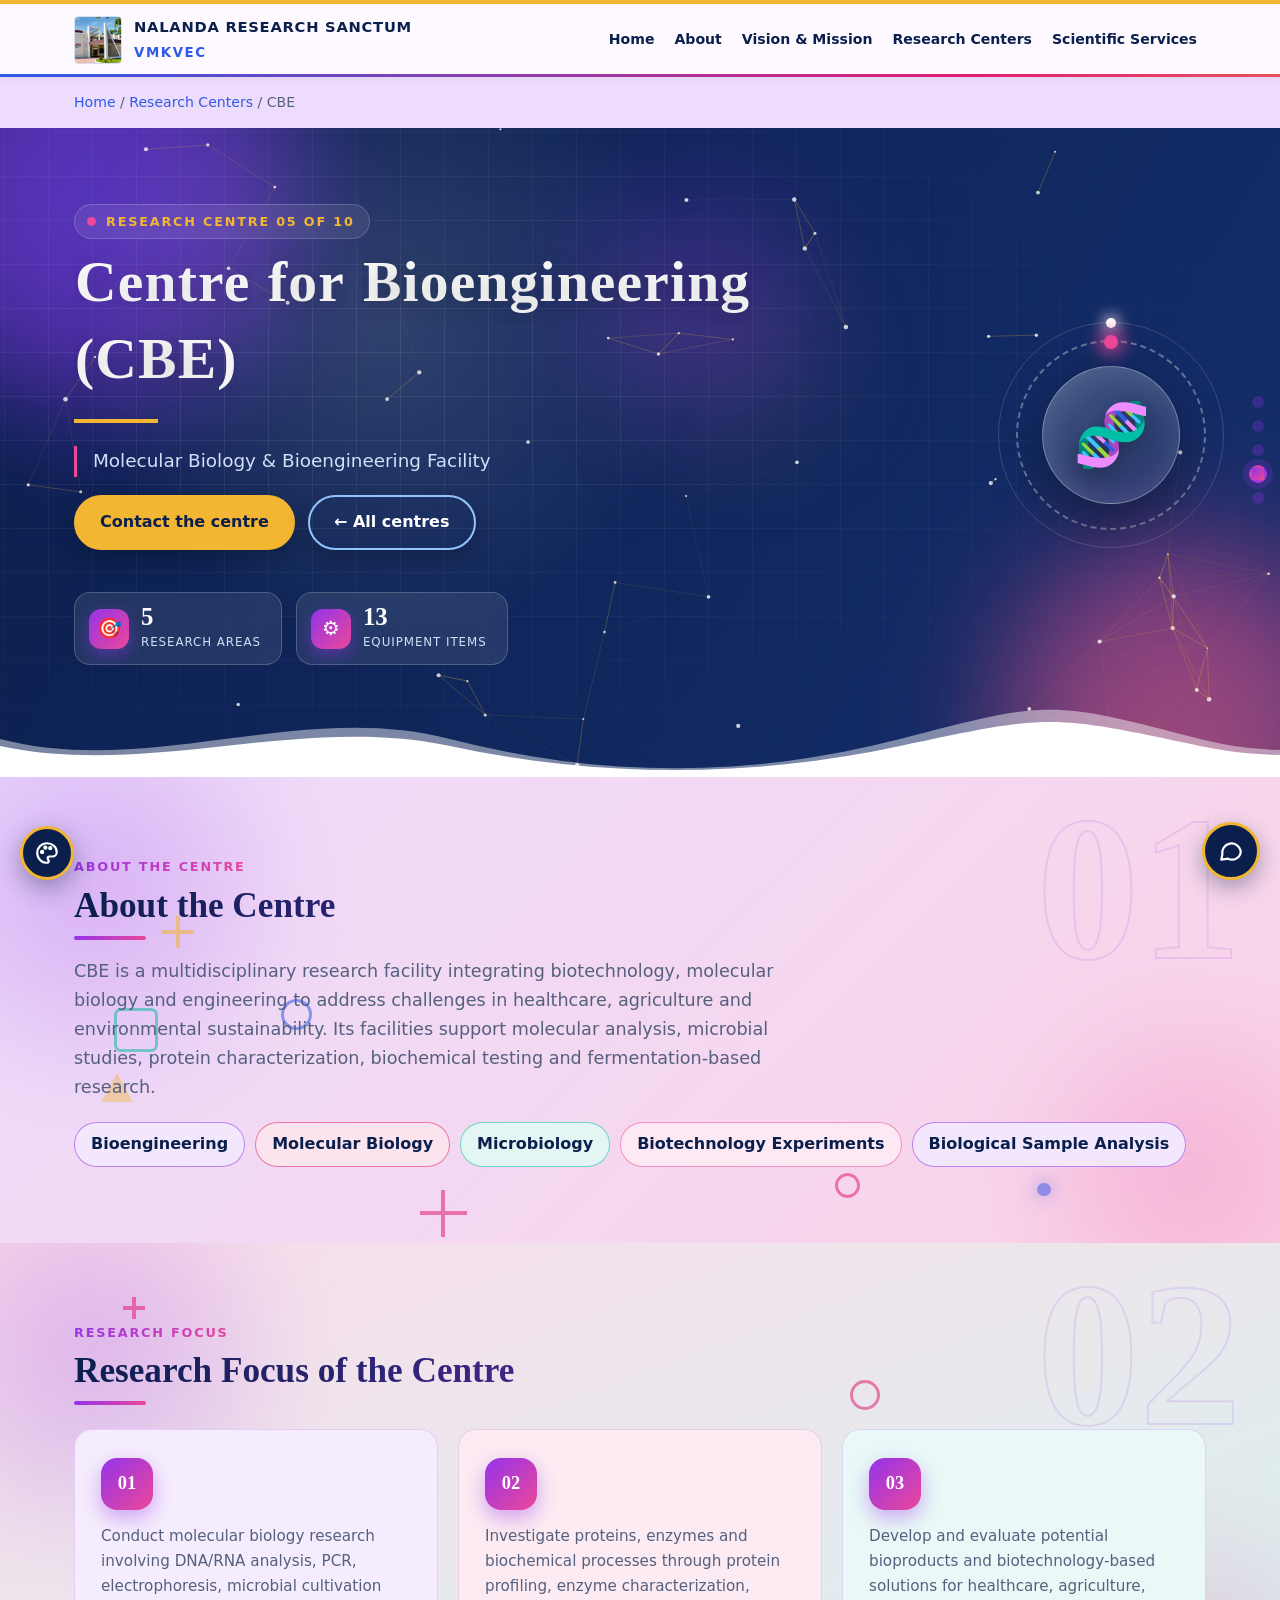
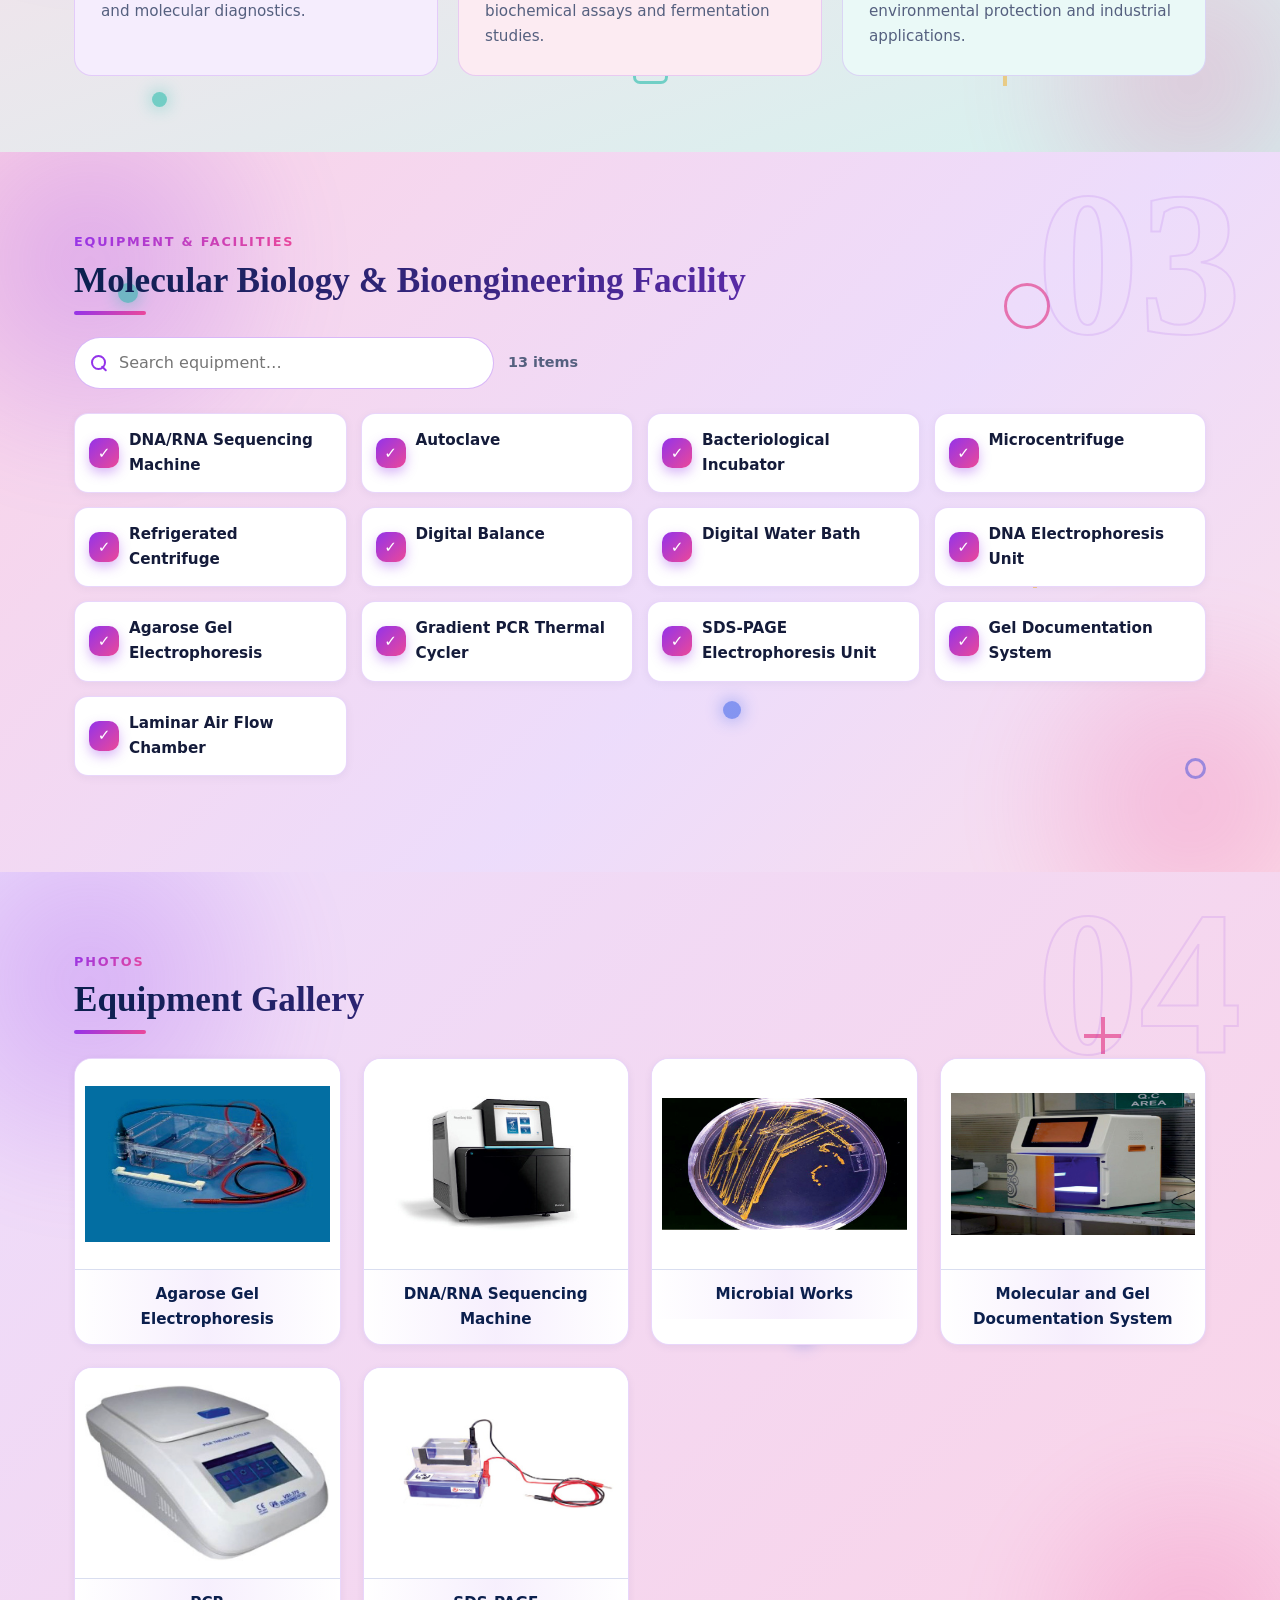
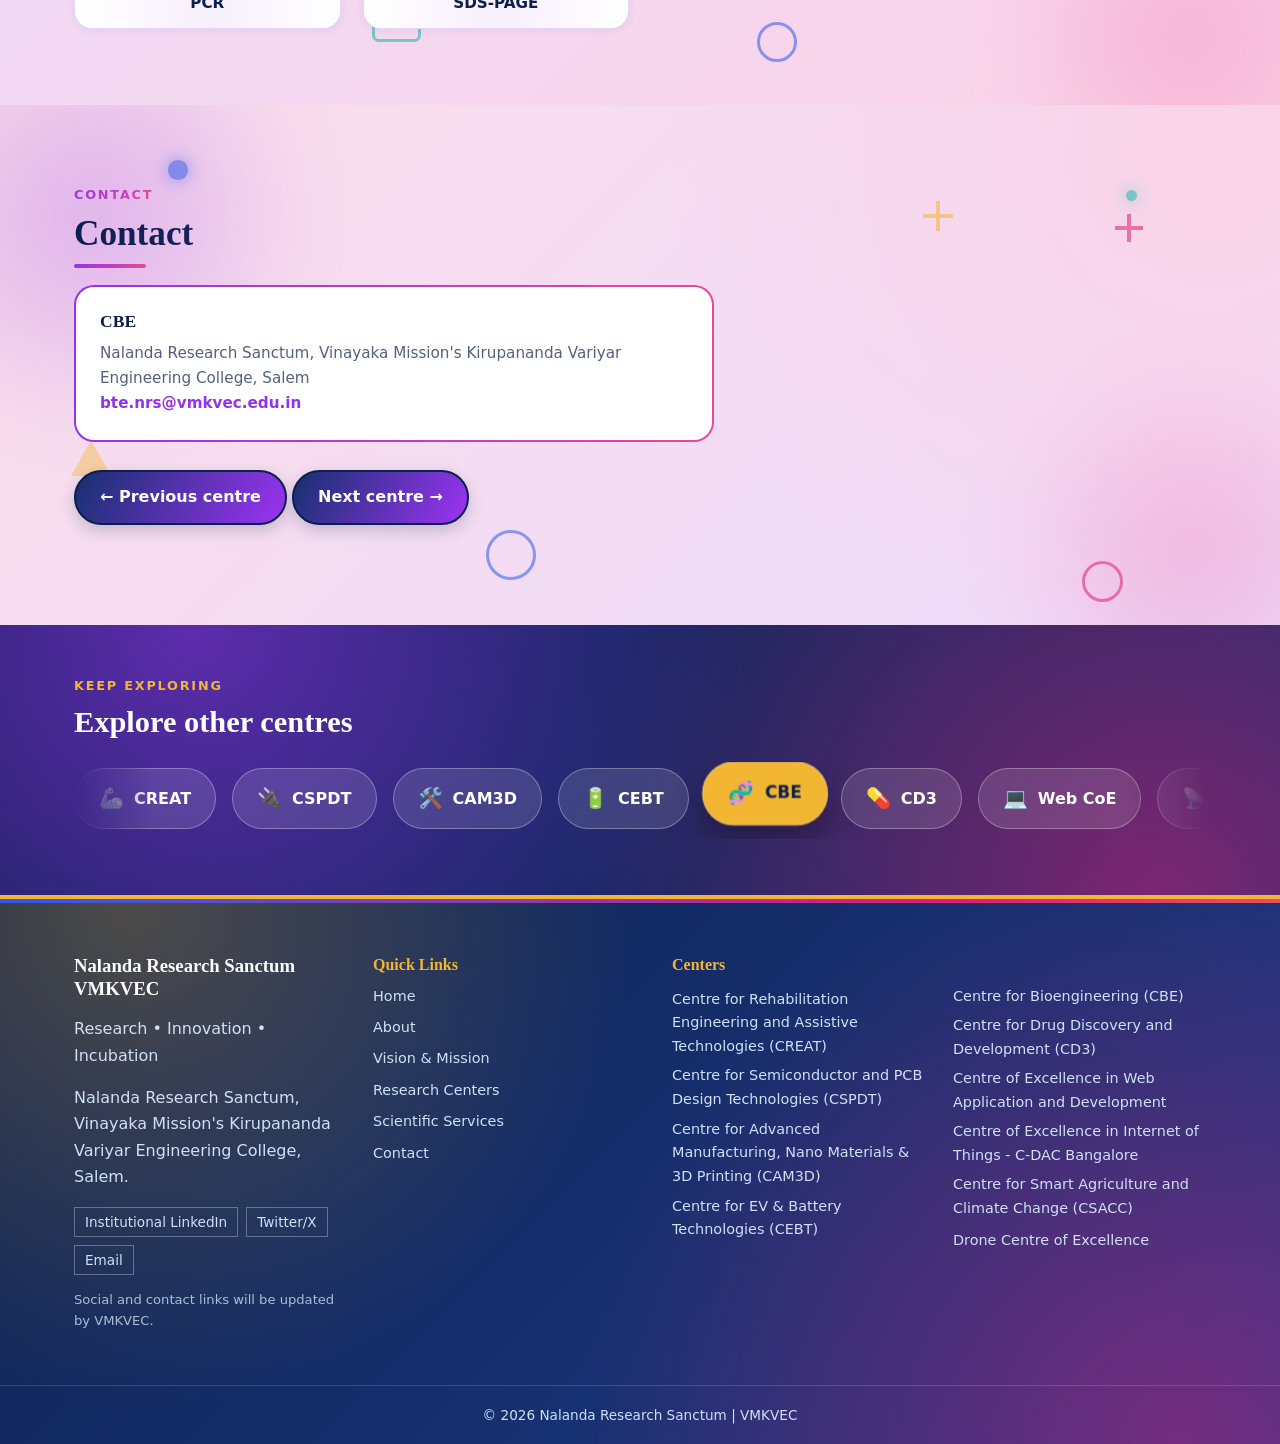
==== commit ddd14385: "updates" ====
--- a/labs/bioengineering/bioengineering.html
+++ b/labs/bioengineering/bioengineering.html
@@ -1,7 +1,7 @@
 <!DOCTYPE html>
 <html lang="en"><head><meta charset="UTF-8"><meta name="viewport" content="width=device-width, initial-scale=1">
 <title>Centre for Bioengineering (CBE) | Nalanda Research Sanctum</title><meta name="description" content="Centre for Bioengineering (CBE) - Nalanda Research Sanctum, VMKVEC.">
-<link rel="icon" href="../../logo.png"><link rel="stylesheet" href="../../style.css"><link rel="stylesheet" href="../../fx.css"><style>.hero .btn.ghost{color:#fff;border-color:#93c5fd}.hero .btn.ghost:hover{background:rgba(255,255,255,.14);color:#fff}.hero .btn{margin:0 8px 8px 0}[hidden]{display:none!important}.gal{display:grid;grid-template-columns:repeat(auto-fill,minmax(250px,1fr));gap:16px;margin-top:24px}.gal figure{margin:0;background:#fff;border:1px solid #dfe5ef;border-radius:12px;overflow:hidden;box-shadow:0 2px 8px rgba(18,40,95,.06)}.gal figure a{display:block}.gal img{width:100%;height:210px;object-fit:contain;background:#fff;padding:10px;display:block;transition:transform .25s}.gal figure:hover img{transform:scale(1.04)}.gal figcaption{padding:12px 14px;border-top:1px solid #eef1f6;font-weight:600;font-size:.95rem;text-align:center;color:#12285f}</style><script src="../../script.js"></script><script src="../../fx.js"></script><script src="../../chatbot.js" defer></script><script src="../lab-fx.js" defer></script></head>
+<link rel="icon" href="../../logo.png"><link rel="stylesheet" href="../../style.css"><link rel="stylesheet" href="../../fx.css"><style>.hero .btn.ghost{color:#fff;border-color:#93c5fd}.hero .btn.ghost:hover{background:rgba(255,255,255,.14);color:#fff}.hero .btn{margin:0 8px 8px 0}[hidden]{display:none!important}.gal{display:grid;grid-template-columns:repeat(auto-fill,minmax(250px,1fr));gap:16px;margin-top:24px}.gal figure{margin:0;background:#fff;border:1px solid #dfe5ef;border-radius:12px;overflow:hidden;box-shadow:0 2px 8px rgba(18,40,95,.06)}.gal figure a{display:block}.gal img{width:100%;height:210px;object-fit:contain;background:#fff;padding:10px;display:block;transition:transform .25s}.gal figure:hover img{transform:scale(1.04)}.gal figcaption{padding:12px 14px;border-top:1px solid #eef1f6;font-weight:600;font-size:.95rem;text-align:center;color:#12285f}</style><script src="../../script.js"></script><script src="../../fx.js"></script><script src="../../Chatbot.js" defer></script><script src="../lab-fx.js" defer></script></head>
 <body><a class="skip" href="#main">Skip to content</a>
 <header class="site-header"><div class="wrap bar">
 <a class="brand" href="../../index.html"><img src="../../logo.png" alt="VMKVEC logo"><span><b>NALANDA RESEARCH SANCTUM</b><small>VMKVEC</small></span></a>
@@ -16,7 +16,7 @@
 <section class="sec" id="gallery" hidden><div class="wrap reveal"><p class="eyebrow">PHOTOS</p><h2>Equipment Gallery</h2><div class="gal" id="gal"></div></div></section>
 <script>
 (function(){
-var IMAGES=[]; /* optional: list files by path inside this lab folder, e.g. ["images/PCR.jpg"]. If empty, every picture found in the "images" folder is shown (Live Server). */
+var IMAGES=["images/Agarose_Gel_Electrophoresis.png", "images/DNA_RNA_Sequencing_Machine.png", "images/Microbial_Works.png", "images/Molecular_and_Gel_Documentation_System.png", "images/PCR.png", "images/SDS_PAGE.png"]; /* optional: list files by path inside this lab folder, e.g. ["images/PCR.jpg"]. If empty, every picture found in the "images" folder is shown (Live Server). */
 var DIRS=['images/','image/','Images/','Image/'];
 var NICE={'dna rna sequencing machine':'DNA/RNA Sequencing Machine','sds page':'SDS-PAGE','milli q water purification system':'MILLI-Q Water Purification System','uv visible spectrometer':'UV-Visible Spectrometer'}; /* nicer captions; other captions come from the file name */
 var sec=document.getElementById('gallery'),box=document.getElementById('gal');
--- a/fx.css
+++ b/fx.css
@@ -366,4 +366,28 @@
 @media(max-width:700px){html[data-theme] body .sec::before{width:300px;height:300px}html[data-theme] body .sec::after{width:280px;height:280px}.vx-shapes i:nth-child(n+5){display:none}}
 @media(prefers-reduced-motion:reduce){
   html[data-theme] body .sec::before,html[data-theme] body .sec::after,.vx-shapes i,.vx-track,.site-header::after,.site-footer::before,html[data-theme] .fx-marquee,html[data-theme] body .sec h2,html[data-theme] #laboratories h2{animation:none!important}
+}
+
+/* Equipment-photos box removed from all centre pages (also hides it if an old cached lab-fx.js still adds it) */
+.lx-stats .lx-stat:nth-child(n+3){display:none!important}
+
+/* ---------- Header: menu always on ONE line (desktop); burger menu below 993px ---------- */
+@media(min-width:993px){
+  html .site-header .bar{flex-wrap:nowrap;gap:14px}
+  html .brand{flex:0 0 auto}
+  html .brand b,html .brand small{white-space:nowrap}
+  html .brand b{font-size:.92rem;letter-spacing:.05em}
+  html .nav{flex-wrap:nowrap;gap:2px;min-width:0}
+  html .nav>a,html .dd>a{white-space:nowrap;padding:10px 9px;font-size:.88rem}
+  html .nav>a::after{left:9px;right:9px}
+}
+@media(min-width:993px) and (max-width:1200px){
+  html .site-header .bar{gap:8px}
+  html .brand{gap:8px}
+  html .brand img{width:40px;height:40px}
+  html .brand b{font-size:.76rem;letter-spacing:.02em}
+  html .brand small{font-size:.7rem;letter-spacing:.08em}
+  html .nav{gap:0}
+  html .nav>a,html .dd>a{padding:9px 6px;font-size:.78rem}
+  html .nav>a::after{left:6px;right:6px}
 }
